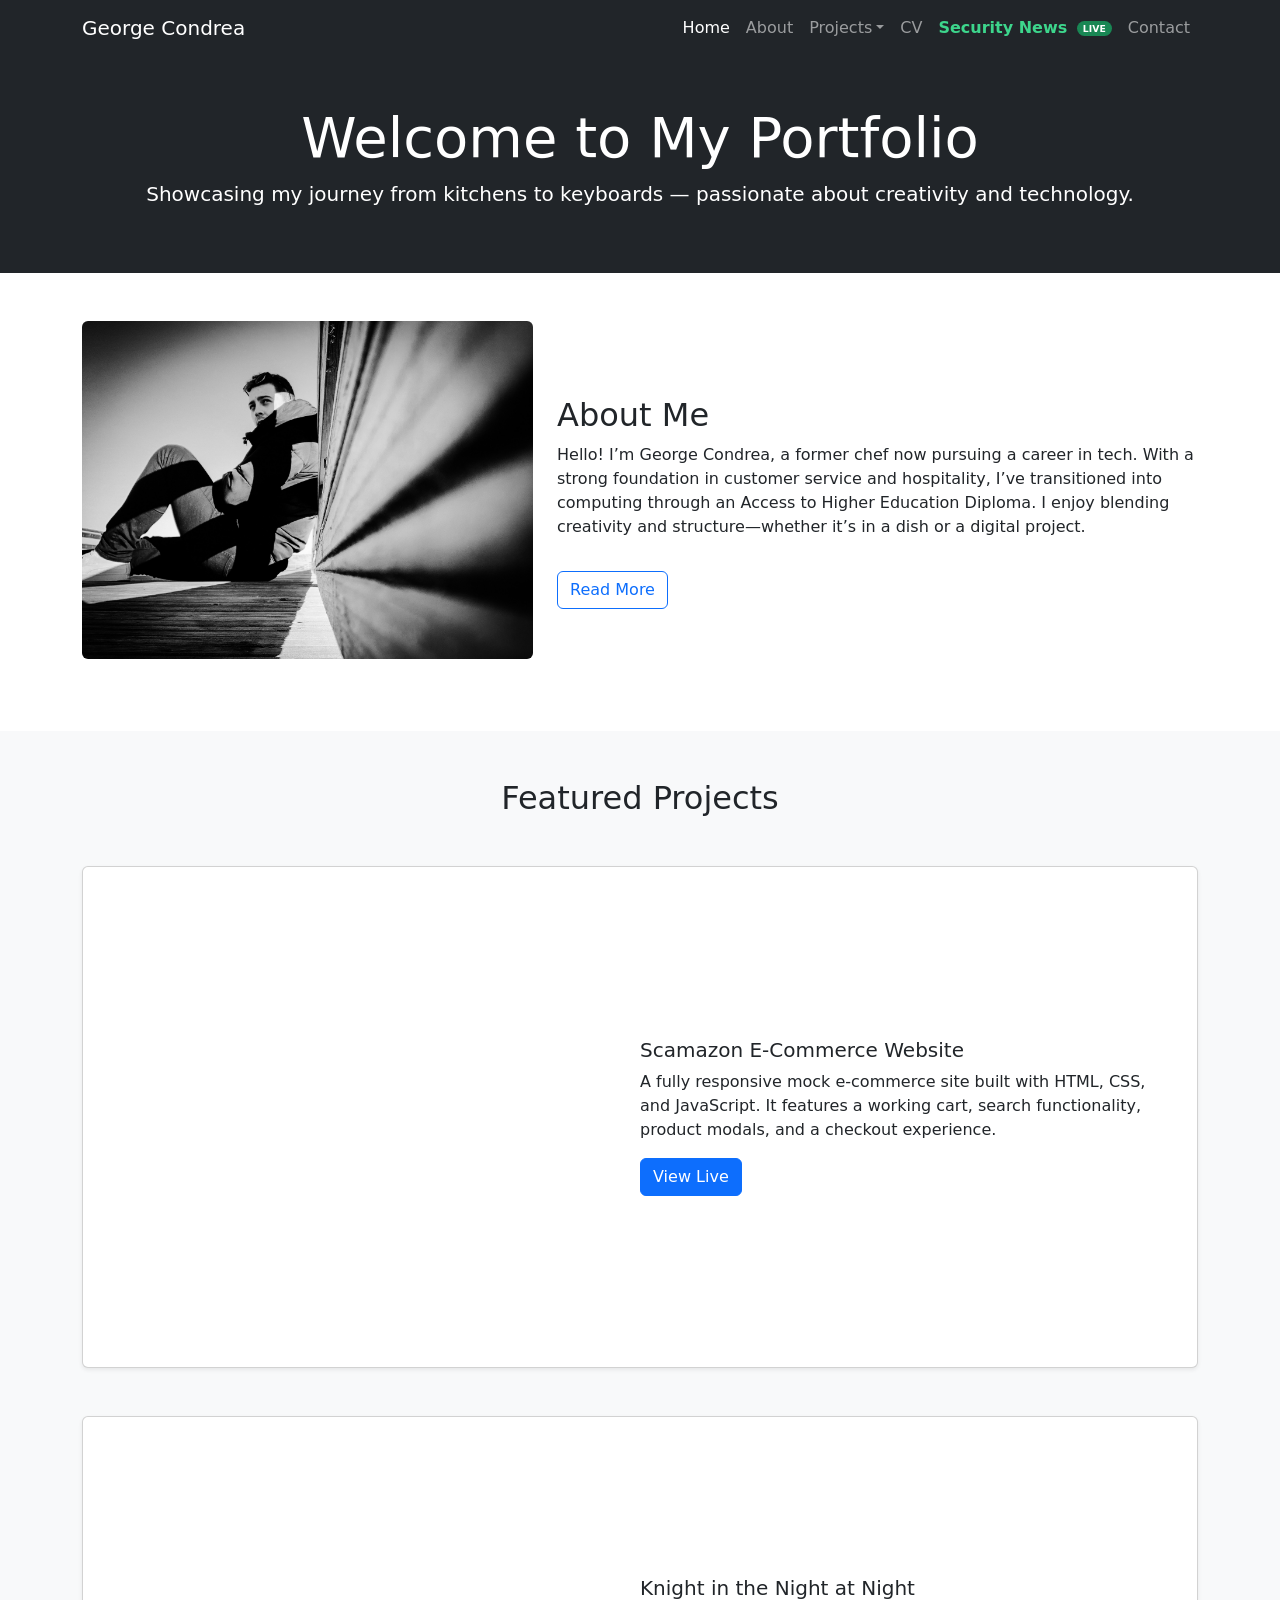
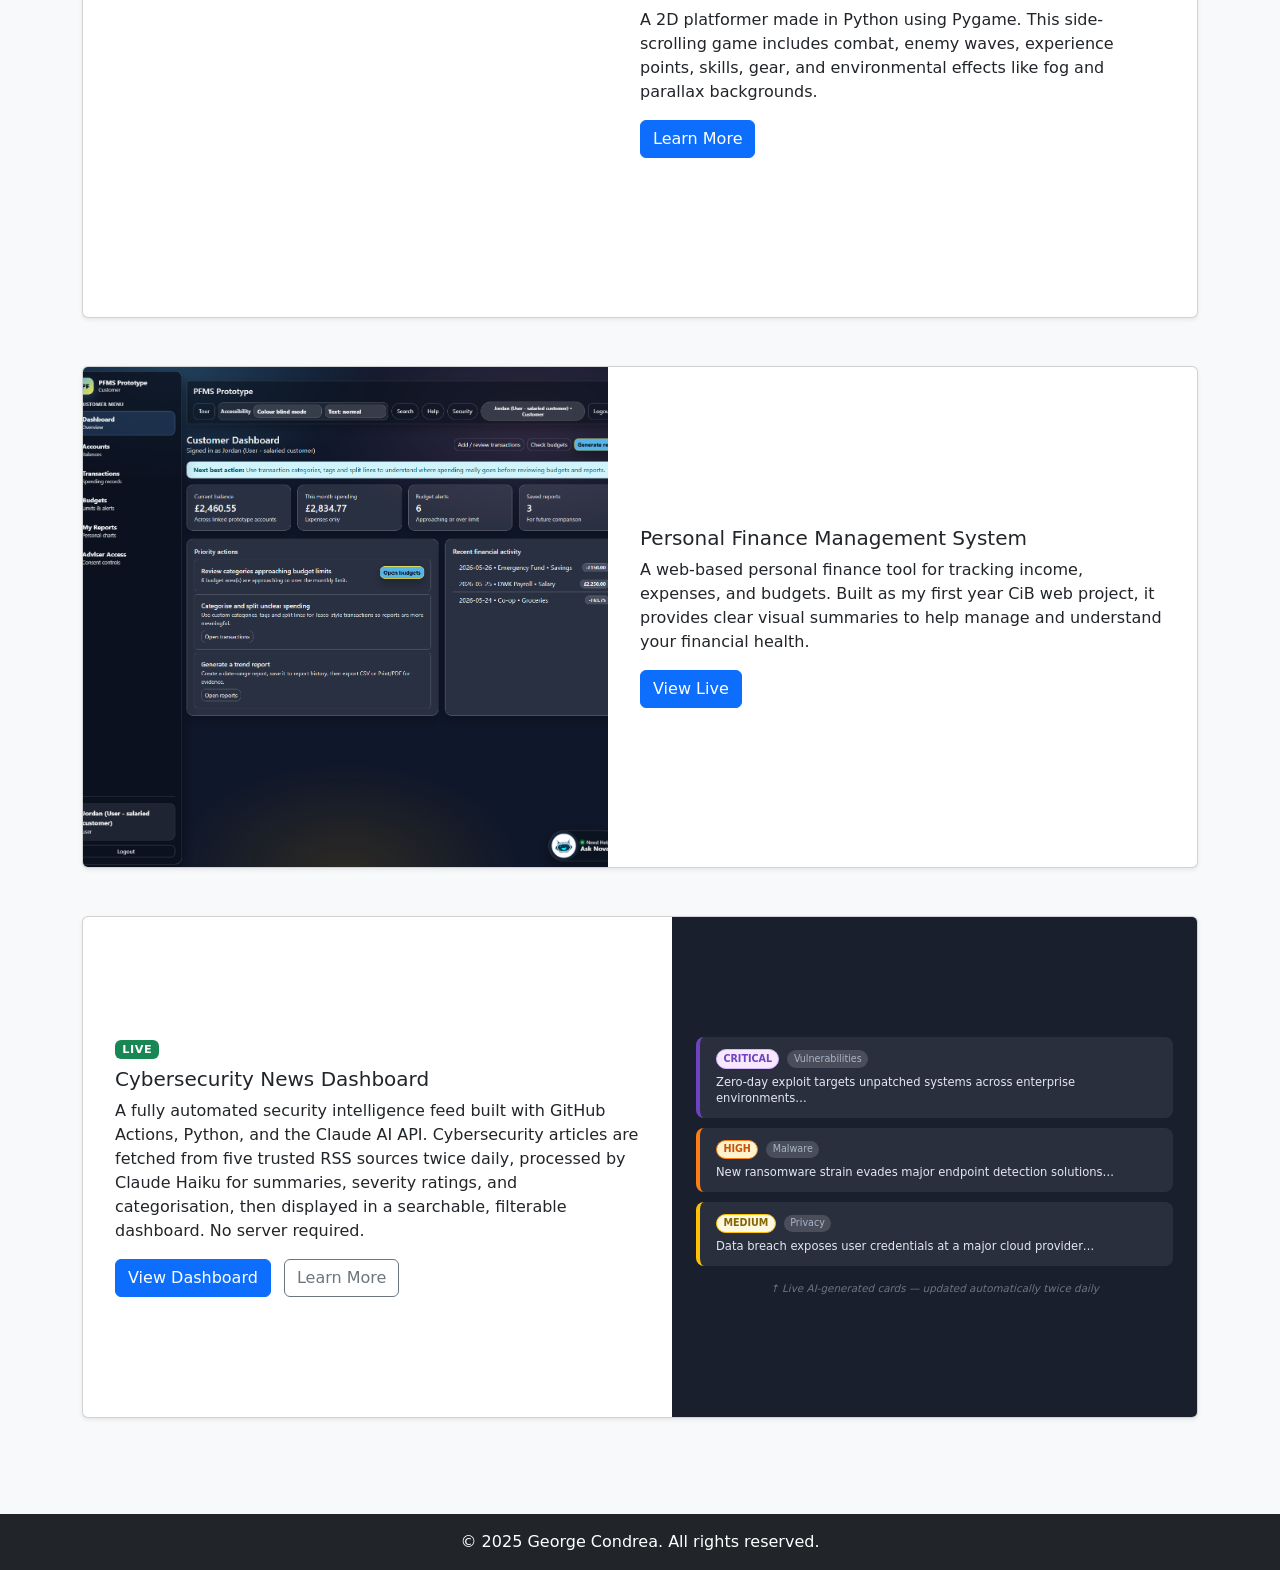
==== index.html @ 2b5658ad "Add Claude credit, remove em dashes, add article thumbnail images - about.html: credit Claude Code a" ====
<!DOCTYPE html>
<html lang="en">
<head>
  <meta charset="UTF-8" />
  <meta name="viewport" content="width=device-width, initial-scale=1.0" />
  <link rel="icon" href="favicon.svg" type="image/svg+xml">
  <title>George Condrea | Cybersecurity &amp; Web Development Portfolio</title>
  <meta name="description" content="Portfolio of George Condrea, a Cybersecurity with Digital Forensics student at Bournemouth University. Explore projects, CV, and contact details.">
  <link href="https://cdn.jsdelivr.net/npm/bootstrap@5.3.0/dist/css/bootstrap.min.css" rel="stylesheet" />
</head>
<body>

<!-- Navbar -->
<nav class="navbar navbar-expand-lg navbar-dark bg-dark">
  <div class="container">
    <a class="navbar-brand" href="index.html">George Condrea</a>
    <button class="navbar-toggler" type="button" data-bs-toggle="collapse" data-bs-target="#navbarNav">
      <span class="navbar-toggler-icon"></span>
    </button>
    <div class="collapse navbar-collapse" id="navbarNav">
      <ul class="navbar-nav ms-auto">
        <li class="nav-item"><a class="nav-link active" href="index.html">Home</a></li>
        <li class="nav-item"><a class="nav-link" href="about.html">About</a></li>
        <li class="nav-item dropdown">
          <a class="nav-link dropdown-toggle" href="#" role="button" data-bs-toggle="dropdown">Projects</a>
          <ul class="dropdown-menu">
            <li><a class="dropdown-item" href="projects.html">All Projects</a></li>
          </ul>
        </li>
        <li class="nav-item"><a class="nav-link" href="curriculum-vitae.html">CV</a></li>
        <li class="nav-item"><a class="nav-link fw-semibold" href="cybersecurity-news.html" style="color:#3dd68c!important;">Security News <span class="badge rounded-pill ms-1" style="background:#198754;font-size:0.58rem;vertical-align:middle;">LIVE</span></a></li>
        <li class="nav-item"><a class="nav-link" href="contact.html">Contact</a></li>
      </ul>
    </div>
  </div>
</nav>

<!-- Hero Section -->
<header class="bg-dark text-white py-5 text-center">
  <div class="container">
    <h1 class="display-4">Welcome to My Portfolio</h1>
    <p class="lead">Showcasing my journey from kitchens to keyboards — passionate about creativity and technology.</p>
  </div>
</header>

<!-- About Me Section -->
<section class="py-5">
  <div class="container">
    <div class="row align-items-center">
      <div class="col-lg-5 mb-4">
        <img src="img/me.jpg" alt="George Condrea" class="img-fluid rounded">
      </div>
      <div class="col-lg-7">
        <h2>About Me</h2>
        <p>Hello! I’m George Condrea, a former chef now pursuing a career in tech. With a strong foundation in customer service and hospitality, I’ve transitioned into computing through an Access to Higher Education Diploma. I enjoy blending creativity and structure—whether it’s in a dish or a digital project.</p>
        <a href="about.html" class="btn btn-outline-primary mt-3">Read More</a>
      </div>
    </div>
  </div>
</section>

<!-- Featured Projects Section -->
<section class="py-5 bg-light">
  <div class="container">
    <h2 class="text-center mb-5">Featured Projects</h2>

    <!-- Scamazon Website -->
        <div class="card mb-5 shadow-sm overflow-hidden">
        <div class="d-flex flex-column flex-md-row" style="height: 500px; margin: 0;">
            <!-- Video Column -->
            <div class="w-100 w-md-50" style="flex: 1; margin: 0; padding: 0;">
            <video autoplay loop muted playsinline style="width: 100%; height: 100%; object-fit: cover; display: block;">
                <source src="img/scamazon/scamazon-video.mp4" type="video/mp4">
                Your browser does not support the video tag.
            </video>
            </div>

            <!-- Text Column -->
            <div class="d-flex align-items-center justify-content-center w-100 w-md-50" style="flex: 1; padding: 2rem;">
            <div>
                <h5 class="card-title">Scamazon E-Commerce Website</h5>
                <p class="card-text">A fully responsive mock e-commerce site built with HTML, CSS, and JavaScript. It features a working cart, search functionality, product modals, and a checkout experience.</p>
                <a href="https://prototype2kxx.github.io/scamazon-website/" class="btn btn-primary" target="_blank">View Live</a>
            </div>
            </div>
        </div>
        </div>





    <!-- Knight Game -->
<div class="card mb-5 shadow-sm overflow-hidden">
  <div class="d-flex flex-column flex-md-row" style="height: 500px; margin: 0;">
    
    <!-- Video Column -->
    <div class="w-100 w-md-50" style="flex: 1; margin: 0; padding: 0;">
      <video autoplay loop muted playsinline style="width: 100%; height: 100%; object-fit: contain; display: block;">
        <source src="img/platformer/gameplay.mp4" type="video/mp4">
        Your browser does not support the video tag.
      </video>
    </div>

    <!-- Text Column -->
    <div class="d-flex align-items-center justify-content-center w-100 w-md-50" style="flex: 1; padding: 2rem;">
      <div>
        <h5 class="card-title">Knight in the Night at Night</h5>
        <p class="card-text">A 2D platformer made in Python using Pygame. This side-scrolling game includes combat, enemy waves, experience points, skills, gear, and environmental effects like fog and parallax backgrounds.</p>
        <a href="platformer.html" class="btn btn-primary" target="_blank">Learn More</a>
      </div>
    </div>

  </div>
</div>


    <!-- Personal Finance Management System -->
    <div class="card mb-5 shadow-sm overflow-hidden">
      <div class="d-flex flex-column flex-md-row" style="height: 500px; margin: 0;">

        <!-- Image Column -->
        <div class="w-100 w-md-50" style="flex: 1; margin: 0; padding: 0;">
          <img src="img/pfms/preview-1.png" alt="PFMS Preview" style="width: 100%; height: 100%; object-fit: cover; display: block;">
        </div>

        <!-- Text Column -->
        <div class="d-flex align-items-center justify-content-center w-100 w-md-50" style="flex: 1; padding: 2rem;">
          <div>
            <h5 class="card-title">Personal Finance Management System</h5>
            <p class="card-text">A web-based personal finance tool for tracking income, expenses, and budgets. Built as my first year CiB web project, it provides clear visual summaries to help manage and understand your financial health.</p>
            <a href="/pfms/index.html" class="btn btn-primary" target="_blank">View Live</a>
          </div>
        </div>

      </div>
    </div>

    <!-- Cybersecurity News Dashboard -->
    <div class="card mb-5 shadow-sm overflow-hidden">
      <div class="d-flex flex-column flex-md-row" style="height: 500px; margin: 0;">

        <!-- Text Column (left this time for variety) -->
        <div class="d-flex align-items-center justify-content-center w-100 w-md-50" style="flex: 1; padding: 2rem;">
          <div>
            <span class="badge mb-2" style="background:#198754;font-size:0.7rem;letter-spacing:.05em;">LIVE</span>
            <h5 class="card-title">Cybersecurity News Dashboard</h5>
            <p class="card-text">A fully automated security intelligence feed built with GitHub Actions, Python, and the Claude AI API. Cybersecurity articles are fetched from five trusted RSS sources twice daily, processed by Claude Haiku for summaries, severity ratings, and categorisation, then displayed in a searchable, filterable dashboard. No server required.</p>
            <a href="cybersecurity-news.html" class="btn btn-primary me-2">View Dashboard</a>
            <a href="cybersecurity-news-project.html" class="btn btn-outline-secondary">Learn More</a>
          </div>
        </div>

        <!-- Screenshot Column -->
        <div class="w-100 w-md-50" style="flex: 1; margin: 0; padding: 0; background:#1a1f2e;">
          <div style="width:100%;height:100%;display:flex;flex-direction:column;align-items:center;justify-content:center;gap:0.6rem;padding:1.5rem;">
            <!-- Mini dashboard mockup -->
            <div style="width:100%;background:rgba(255,255,255,0.07);border-radius:8px;padding:0.75rem 1rem;border-left:4px solid #6f42c1;">
              <div style="display:flex;gap:0.5rem;align-items:center;margin-bottom:0.3rem;">
                <span style="background:#f5e8ff;color:#6f42c1;font-size:0.6rem;font-weight:700;padding:0.1rem 0.4rem;border-radius:10px;border:1px solid #d8b4fe;">CRITICAL</span>
                <span style="background:rgba(255,255,255,0.15);color:#a8b5c8;font-size:0.6rem;padding:0.1rem 0.4rem;border-radius:10px;">Vulnerabilities</span>
              </div>
              <p style="color:#e2e8f0;font-size:0.72rem;margin:0;line-height:1.4;">Zero-day exploit targets unpatched systems across enterprise environments…</p>
            </div>
            <div style="width:100%;background:rgba(255,255,255,0.07);border-radius:8px;padding:0.75rem 1rem;border-left:4px solid #fd7e14;">
              <div style="display:flex;gap:0.5rem;align-items:center;margin-bottom:0.3rem;">
                <span style="background:#fff3cd;color:#c9530a;font-size:0.6rem;font-weight:700;padding:0.1rem 0.4rem;border-radius:10px;border:1px solid #fd7e14;">HIGH</span>
                <span style="background:rgba(255,255,255,0.15);color:#a8b5c8;font-size:0.6rem;padding:0.1rem 0.4rem;border-radius:10px;">Malware</span>
              </div>
              <p style="color:#e2e8f0;font-size:0.72rem;margin:0;line-height:1.4;">New ransomware strain evades major endpoint detection solutions…</p>
            </div>
            <div style="width:100%;background:rgba(255,255,255,0.07);border-radius:8px;padding:0.75rem 1rem;border-left:4px solid #ffc107;">
              <div style="display:flex;gap:0.5rem;align-items:center;margin-bottom:0.3rem;">
                <span style="background:#fff8e1;color:#856404;font-size:0.6rem;font-weight:700;padding:0.1rem 0.4rem;border-radius:10px;border:1px solid #ffc107;">MEDIUM</span>
                <span style="background:rgba(255,255,255,0.15);color:#a8b5c8;font-size:0.6rem;padding:0.1rem 0.4rem;border-radius:10px;">Privacy</span>
              </div>
              <p style="color:#e2e8f0;font-size:0.72rem;margin:0;line-height:1.4;">Data breach exposes user credentials at a major cloud provider…</p>
            </div>
            <p style="color:#6c757d;font-size:0.65rem;margin:0.3rem 0 0;font-style:italic;">↑ Live AI-generated cards — updated automatically twice daily</p>
          </div>
        </div>

      </div>
    </div>

  </div>
</section>

<!-- Footer -->
<footer class="bg-dark text-white text-center py-3">
  <div class="container">
    &copy; 2025 George Condrea. All rights reserved.
  </div>
</footer>

<script src="https://cdn.jsdelivr.net/npm/bootstrap@5.3.0/dist/js/bootstrap.bundle.min.js"></script>
</body>
</html>
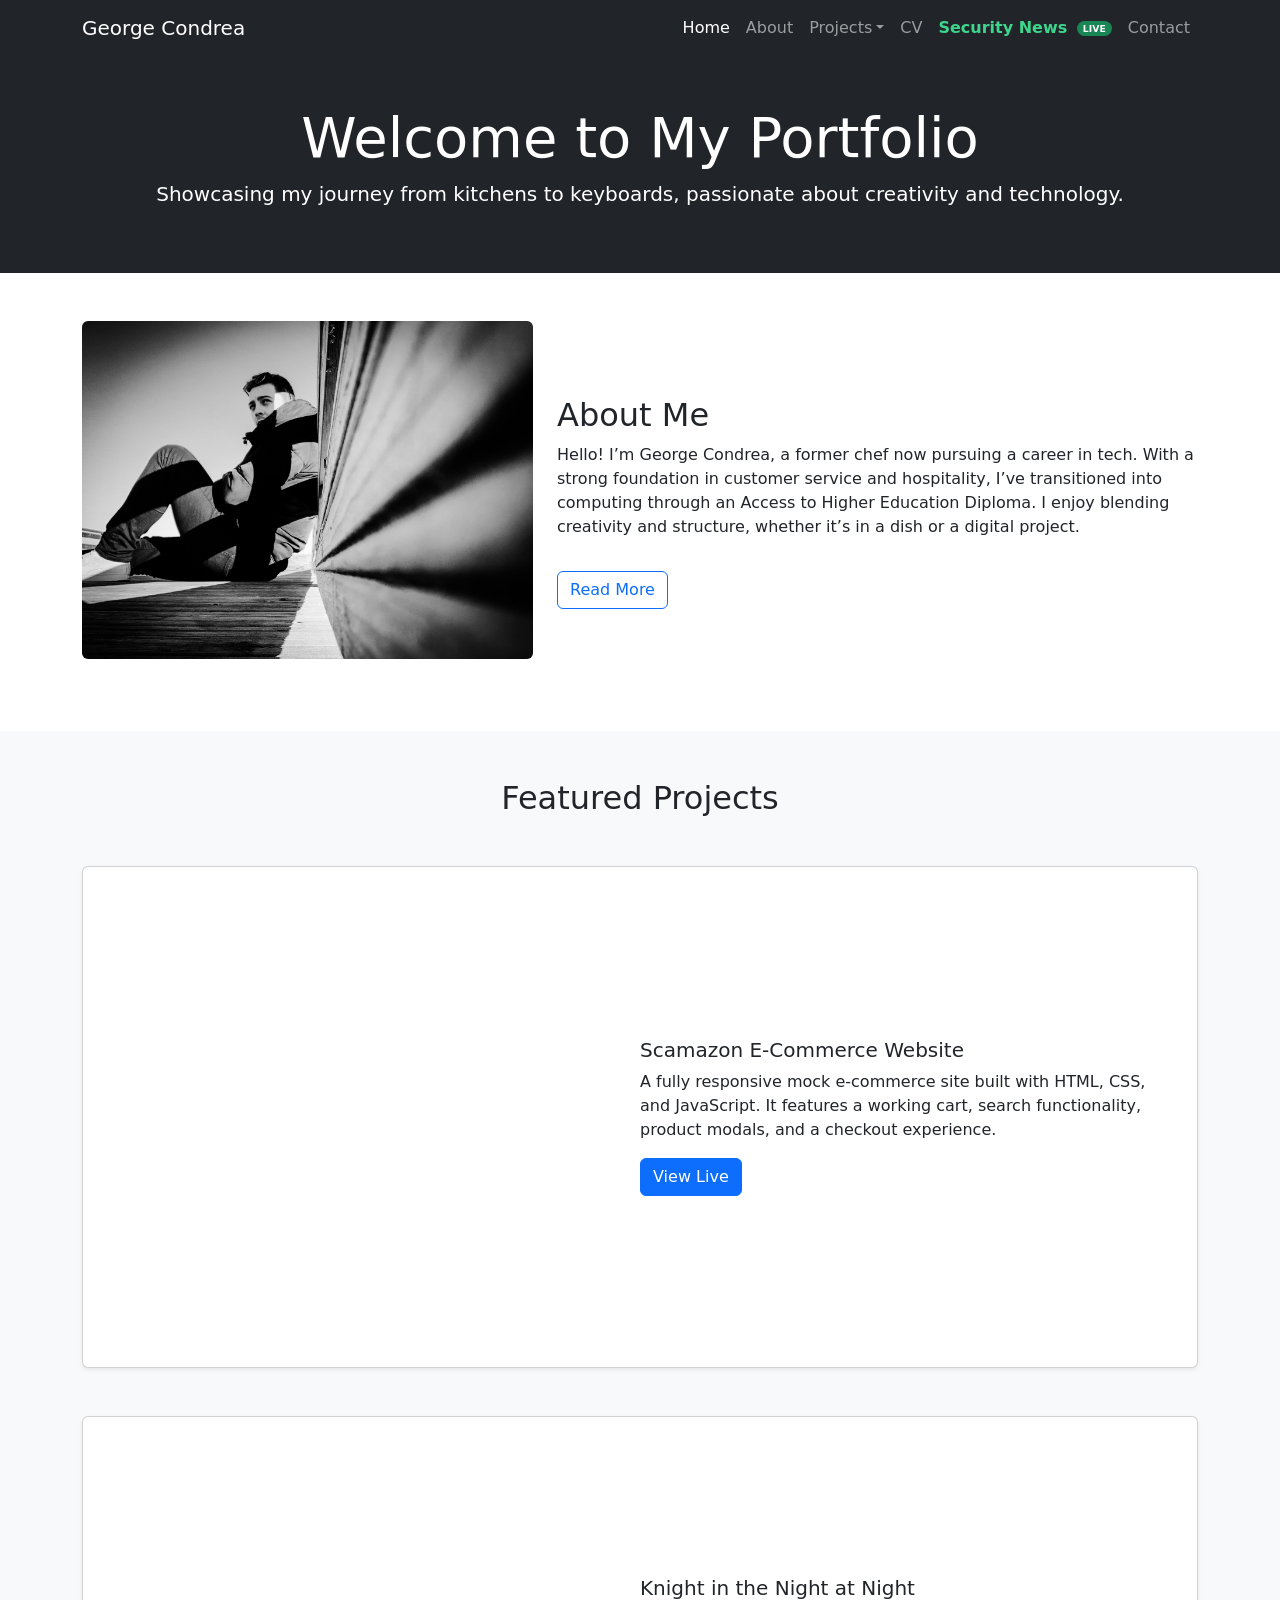
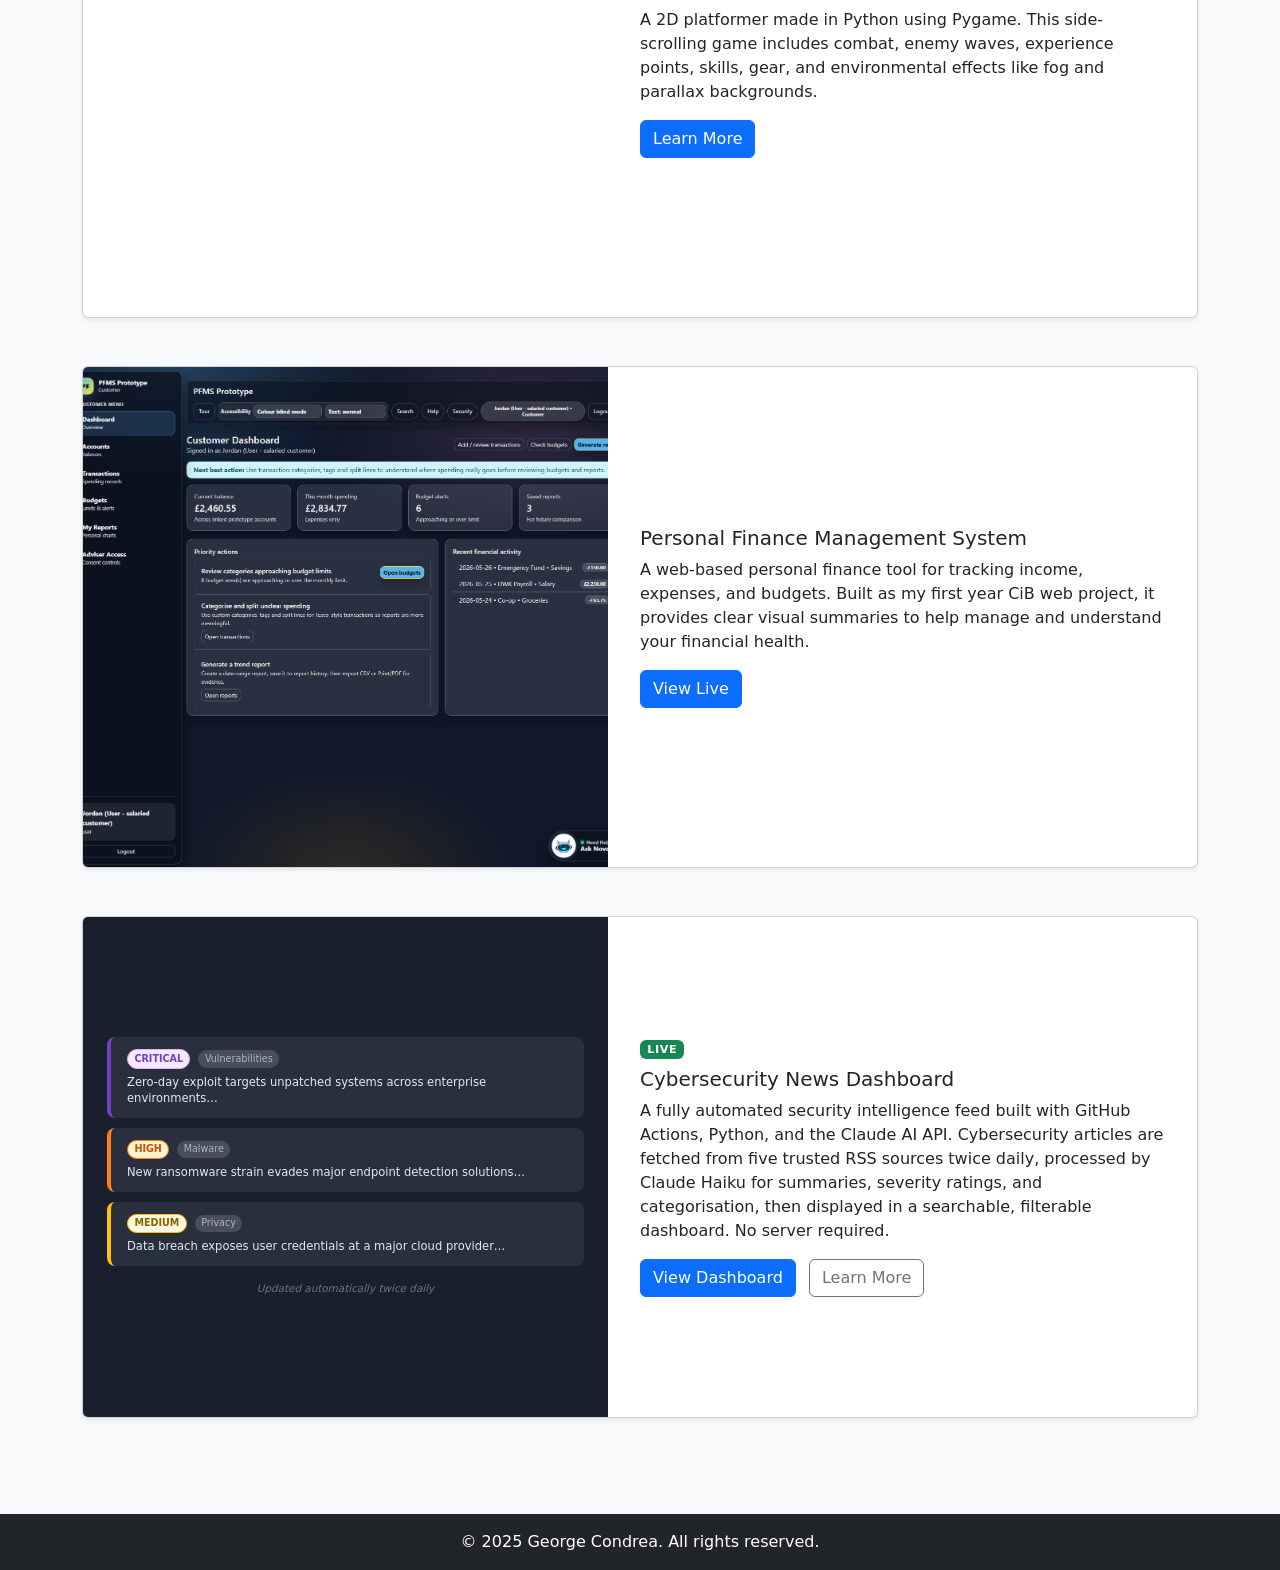
==== commit 5c549147: "fix: update news schedule to 07:00 BST, swap news card layout, remove About dashboard section, remov" ====
--- a/index.html
+++ b/index.html
@@ -39,7 +39,7 @@
 <header class="bg-dark text-white py-5 text-center">
   <div class="container">
     <h1 class="display-4">Welcome to My Portfolio</h1>
-    <p class="lead">Showcasing my journey from kitchens to keyboards — passionate about creativity and technology.</p>
+    <p class="lead">Showcasing my journey from kitchens to keyboards, passionate about creativity and technology.</p>
   </div>
 </header>
 
@@ -52,7 +52,7 @@
       </div>
       <div class="col-lg-7">
         <h2>About Me</h2>
-        <p>Hello! I’m George Condrea, a former chef now pursuing a career in tech. With a strong foundation in customer service and hospitality, I’ve transitioned into computing through an Access to Higher Education Diploma. I enjoy blending creativity and structure—whether it’s in a dish or a digital project.</p>
+        <p>Hello! I’m George Condrea, a former chef now pursuing a career in tech. With a strong foundation in customer service and hospitality, I’ve transitioned into computing through an Access to Higher Education Diploma. I enjoy blending creativity and structure, whether it’s in a dish or a digital project.</p>
         <a href="about.html" class="btn btn-outline-primary mt-3">Read More</a>
       </div>
     </div>
@@ -140,17 +140,6 @@
     <div class="card mb-5 shadow-sm overflow-hidden">
       <div class="d-flex flex-column flex-md-row" style="height: 500px; margin: 0;">
 
-        <!-- Text Column (left this time for variety) -->
-        <div class="d-flex align-items-center justify-content-center w-100 w-md-50" style="flex: 1; padding: 2rem;">
-          <div>
-            <span class="badge mb-2" style="background:#198754;font-size:0.7rem;letter-spacing:.05em;">LIVE</span>
-            <h5 class="card-title">Cybersecurity News Dashboard</h5>
-            <p class="card-text">A fully automated security intelligence feed built with GitHub Actions, Python, and the Claude AI API. Cybersecurity articles are fetched from five trusted RSS sources twice daily, processed by Claude Haiku for summaries, severity ratings, and categorisation, then displayed in a searchable, filterable dashboard. No server required.</p>
-            <a href="cybersecurity-news.html" class="btn btn-primary me-2">View Dashboard</a>
-            <a href="cybersecurity-news-project.html" class="btn btn-outline-secondary">Learn More</a>
-          </div>
-        </div>
-
         <!-- Screenshot Column -->
         <div class="w-100 w-md-50" style="flex: 1; margin: 0; padding: 0; background:#1a1f2e;">
           <div style="width:100%;height:100%;display:flex;flex-direction:column;align-items:center;justify-content:center;gap:0.6rem;padding:1.5rem;">
@@ -176,7 +165,18 @@
               </div>
               <p style="color:#e2e8f0;font-size:0.72rem;margin:0;line-height:1.4;">Data breach exposes user credentials at a major cloud provider…</p>
             </div>
-            <p style="color:#6c757d;font-size:0.65rem;margin:0.3rem 0 0;font-style:italic;">↑ Live AI-generated cards — updated automatically twice daily</p>
+            <p style="color:#6c757d;font-size:0.65rem;margin:0.3rem 0 0;font-style:italic;">Updated automatically twice daily</p>
+          </div>
+        </div>
+
+        <!-- Text Column -->
+        <div class="d-flex align-items-center justify-content-center w-100 w-md-50" style="flex: 1; padding: 2rem;">
+          <div>
+            <span class="badge mb-2" style="background:#198754;font-size:0.7rem;letter-spacing:.05em;">LIVE</span>
+            <h5 class="card-title">Cybersecurity News Dashboard</h5>
+            <p class="card-text">A fully automated security intelligence feed built with GitHub Actions, Python, and the Claude AI API. Cybersecurity articles are fetched from five trusted RSS sources twice daily, processed by Claude Haiku for summaries, severity ratings, and categorisation, then displayed in a searchable, filterable dashboard. No server required.</p>
+            <a href="cybersecurity-news.html" class="btn btn-primary me-2">View Dashboard</a>
+            <a href="cybersecurity-news-project.html" class="btn btn-outline-secondary">Learn More</a>
           </div>
         </div>
 
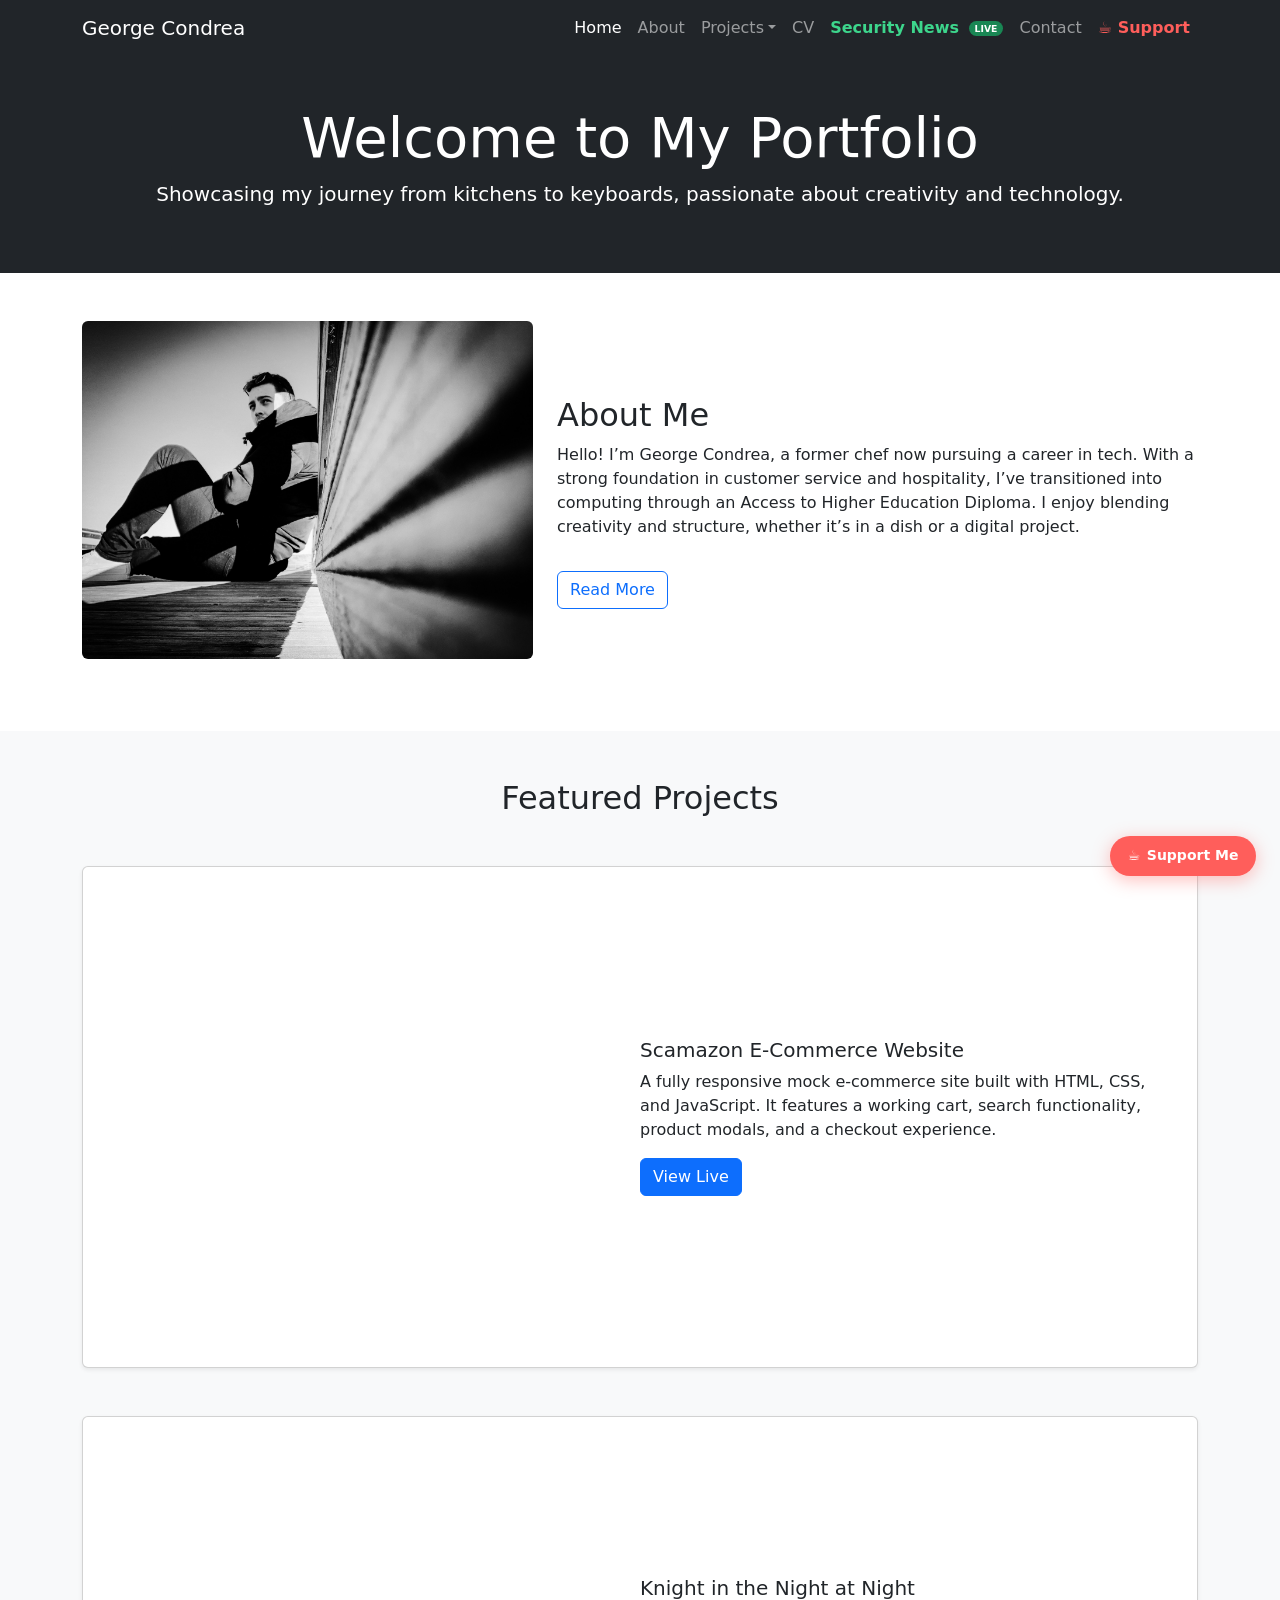
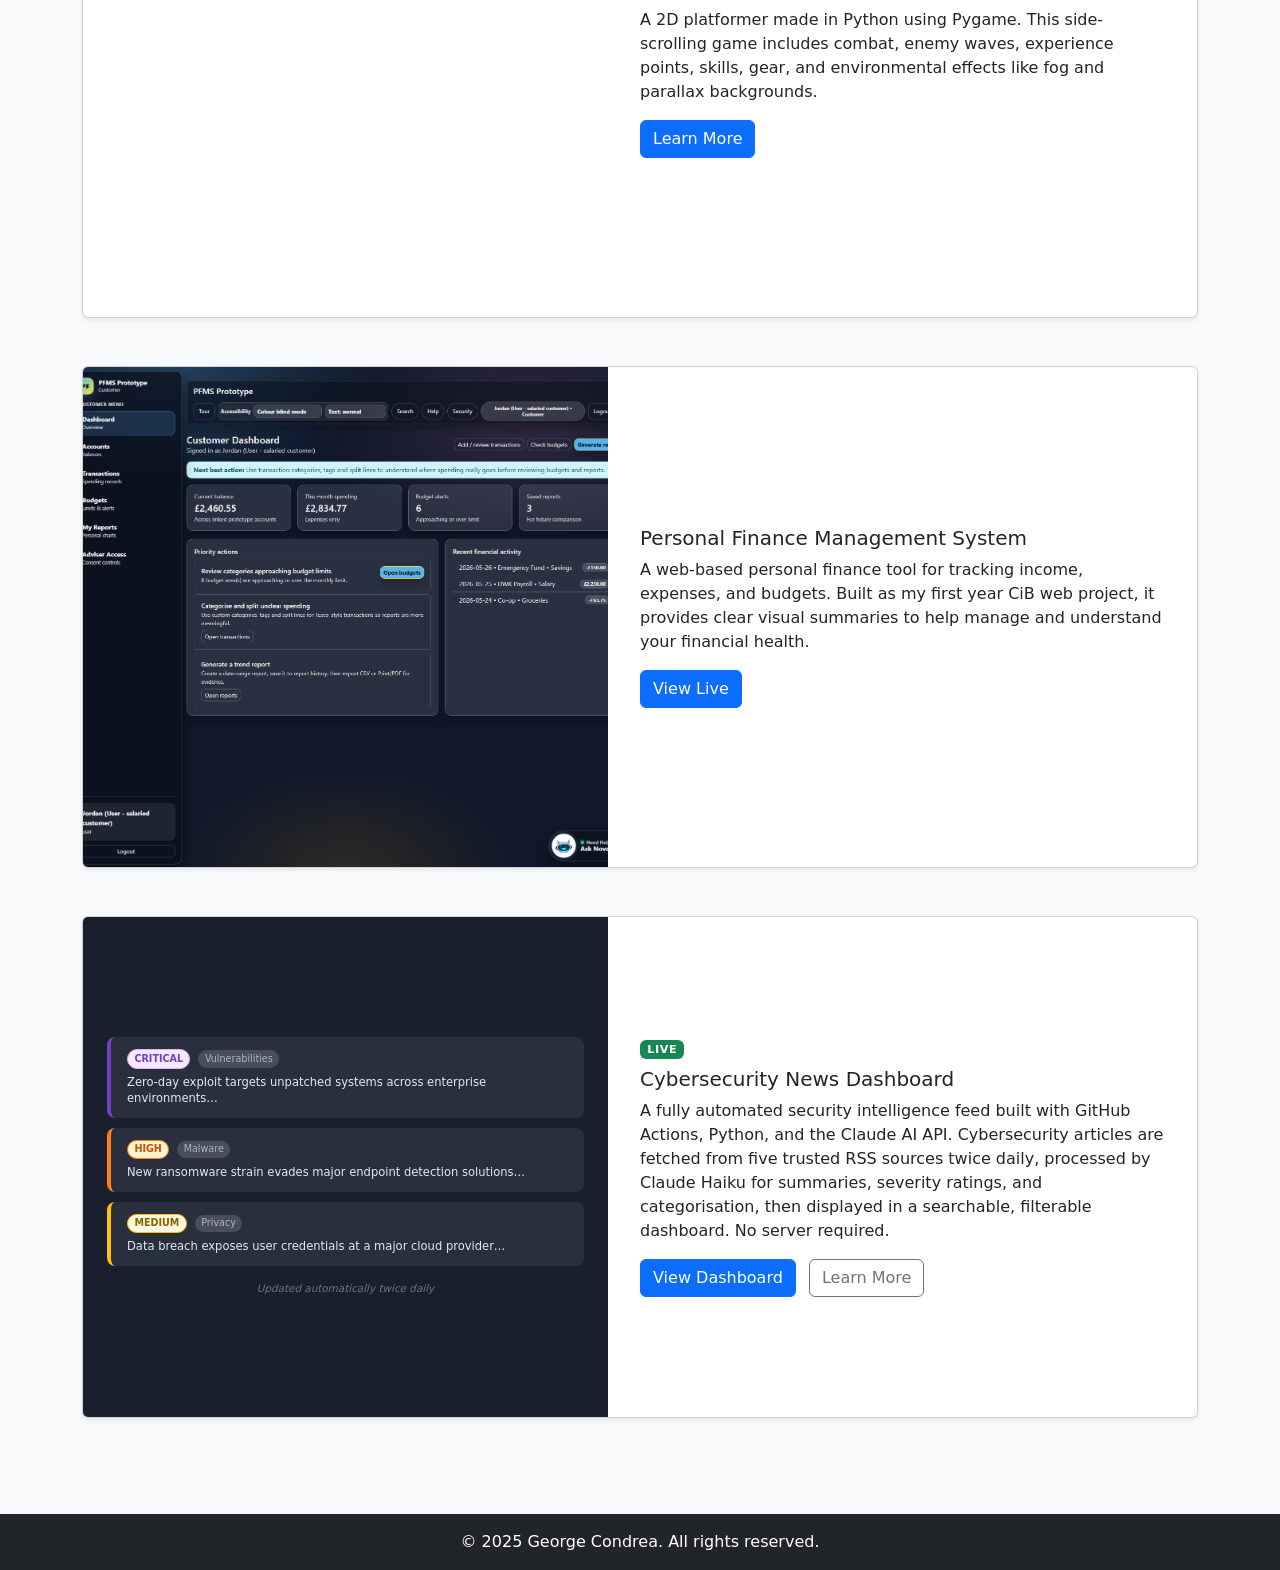
==== commit 1e3e072a: "feat: add Ko-fi donations support across all pages Create donate.html with full donations page expla" ====
--- a/index.html
+++ b/index.html
@@ -30,6 +30,7 @@
         <li class="nav-item"><a class="nav-link" href="curriculum-vitae.html">CV</a></li>
         <li class="nav-item"><a class="nav-link fw-semibold" href="cybersecurity-news.html" style="color:#3dd68c!important;">Security News <span class="badge rounded-pill ms-1" style="background:#198754;font-size:0.58rem;vertical-align:middle;">LIVE</span></a></li>
         <li class="nav-item"><a class="nav-link" href="contact.html">Contact</a></li>
+        <li class="nav-item"><a class="nav-link fw-semibold" href="donate.html" style="color:#FF5E5B!important;">☕ Support</a></li>
       </ul>
     </div>
   </div>
@@ -193,6 +194,17 @@
   </div>
 </footer>
 
+<!-- Ko-fi Floating Button -->
+<a href="https://ko-fi.com/georgecondrea" target="_blank" rel="noopener"
+   title="Support me on Ko-fi" aria-label="Support me on Ko-fi" class="kofi-fab">
+  ☕ <span class="kofi-fab-text">Support Me</span>
+</a>
+<style>
+.kofi-fab{position:fixed;bottom:1.5rem;right:1.5rem;z-index:9999;display:flex;align-items:center;gap:.4rem;background:#FF5E5B;color:#fff;padding:.6rem 1.1rem;border-radius:50px;text-decoration:none;font-weight:700;font-size:.875rem;box-shadow:0 4px 18px rgba(255,94,91,.4);transition:transform .2s,box-shadow .2s}
+.kofi-fab:hover{transform:translateY(-3px);box-shadow:0 8px 26px rgba(255,94,91,.55);color:#fff}
+@media(max-width:576px){.kofi-fab-text{display:none}.kofi-fab{padding:.75rem;font-size:1.1rem}}
+</style>
+
 <script src="https://cdn.jsdelivr.net/npm/bootstrap@5.3.0/dist/js/bootstrap.bundle.min.js"></script>
 </body>
 </html>
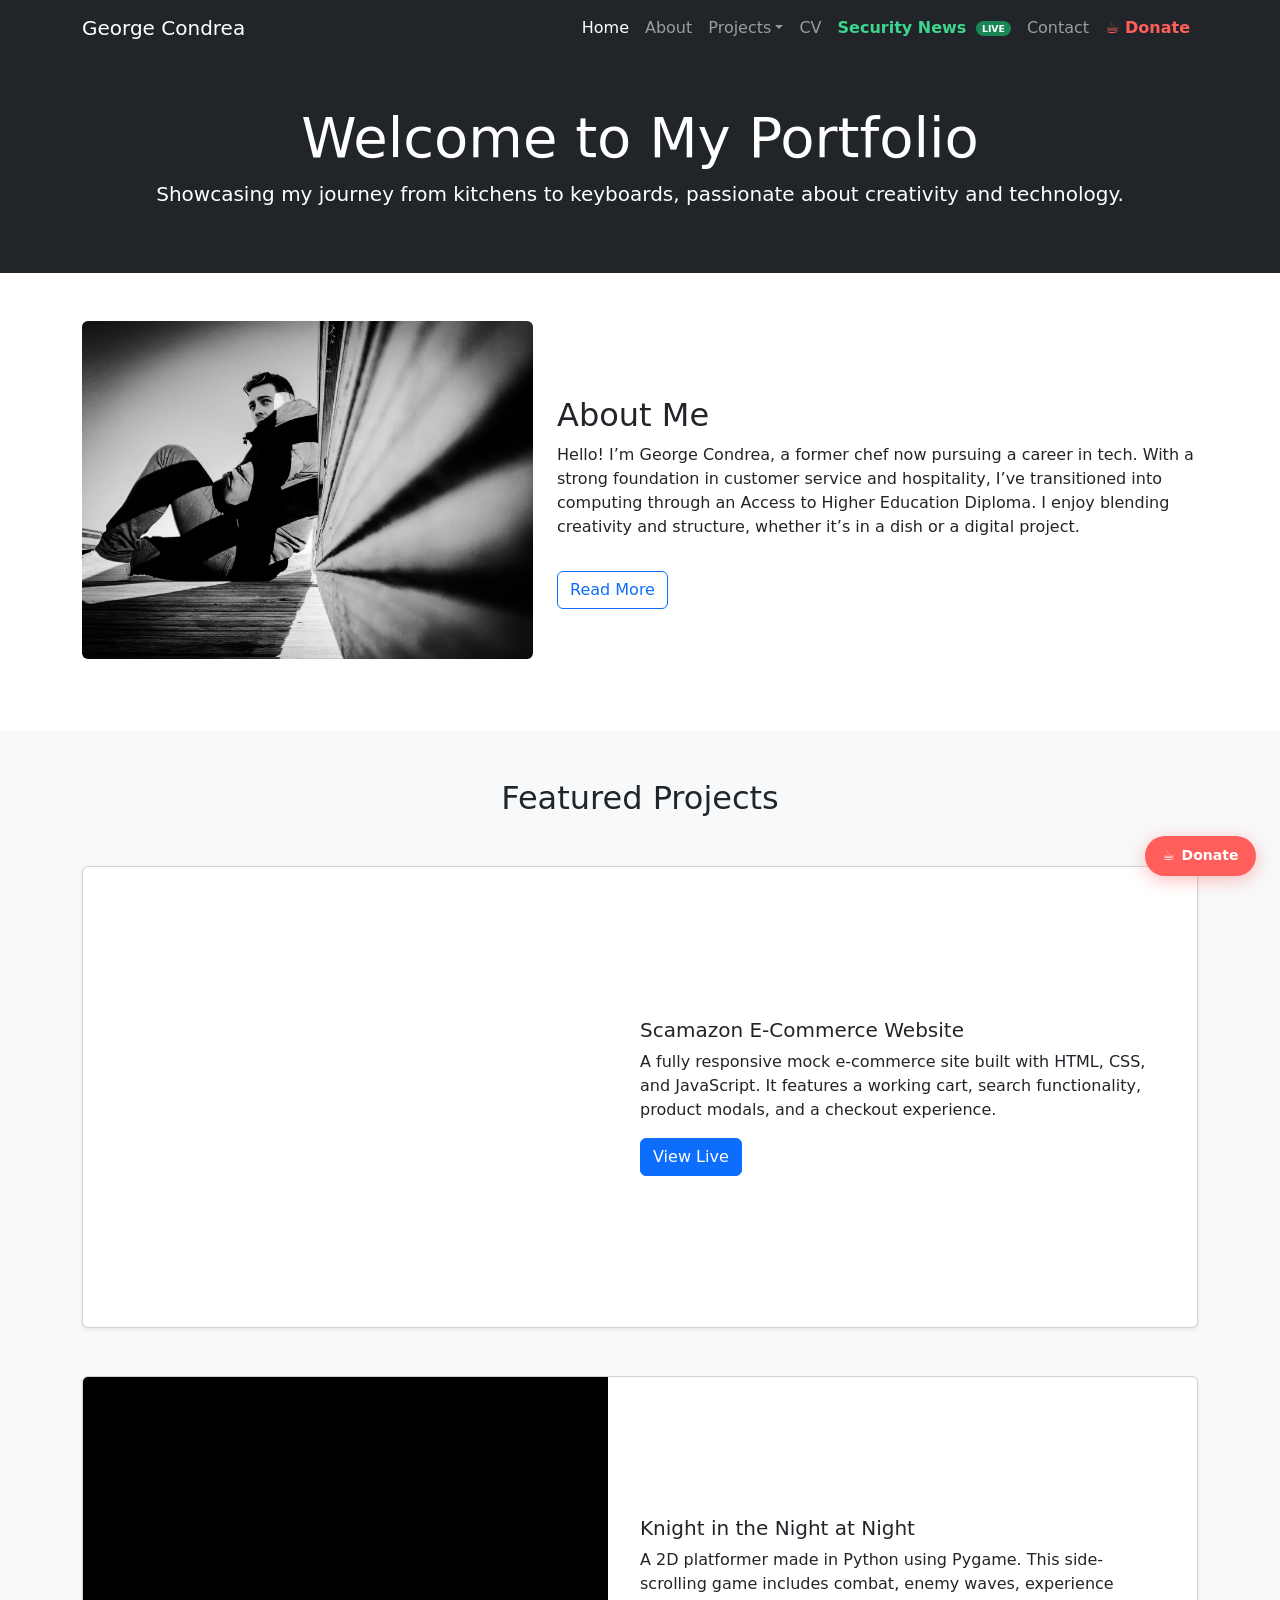
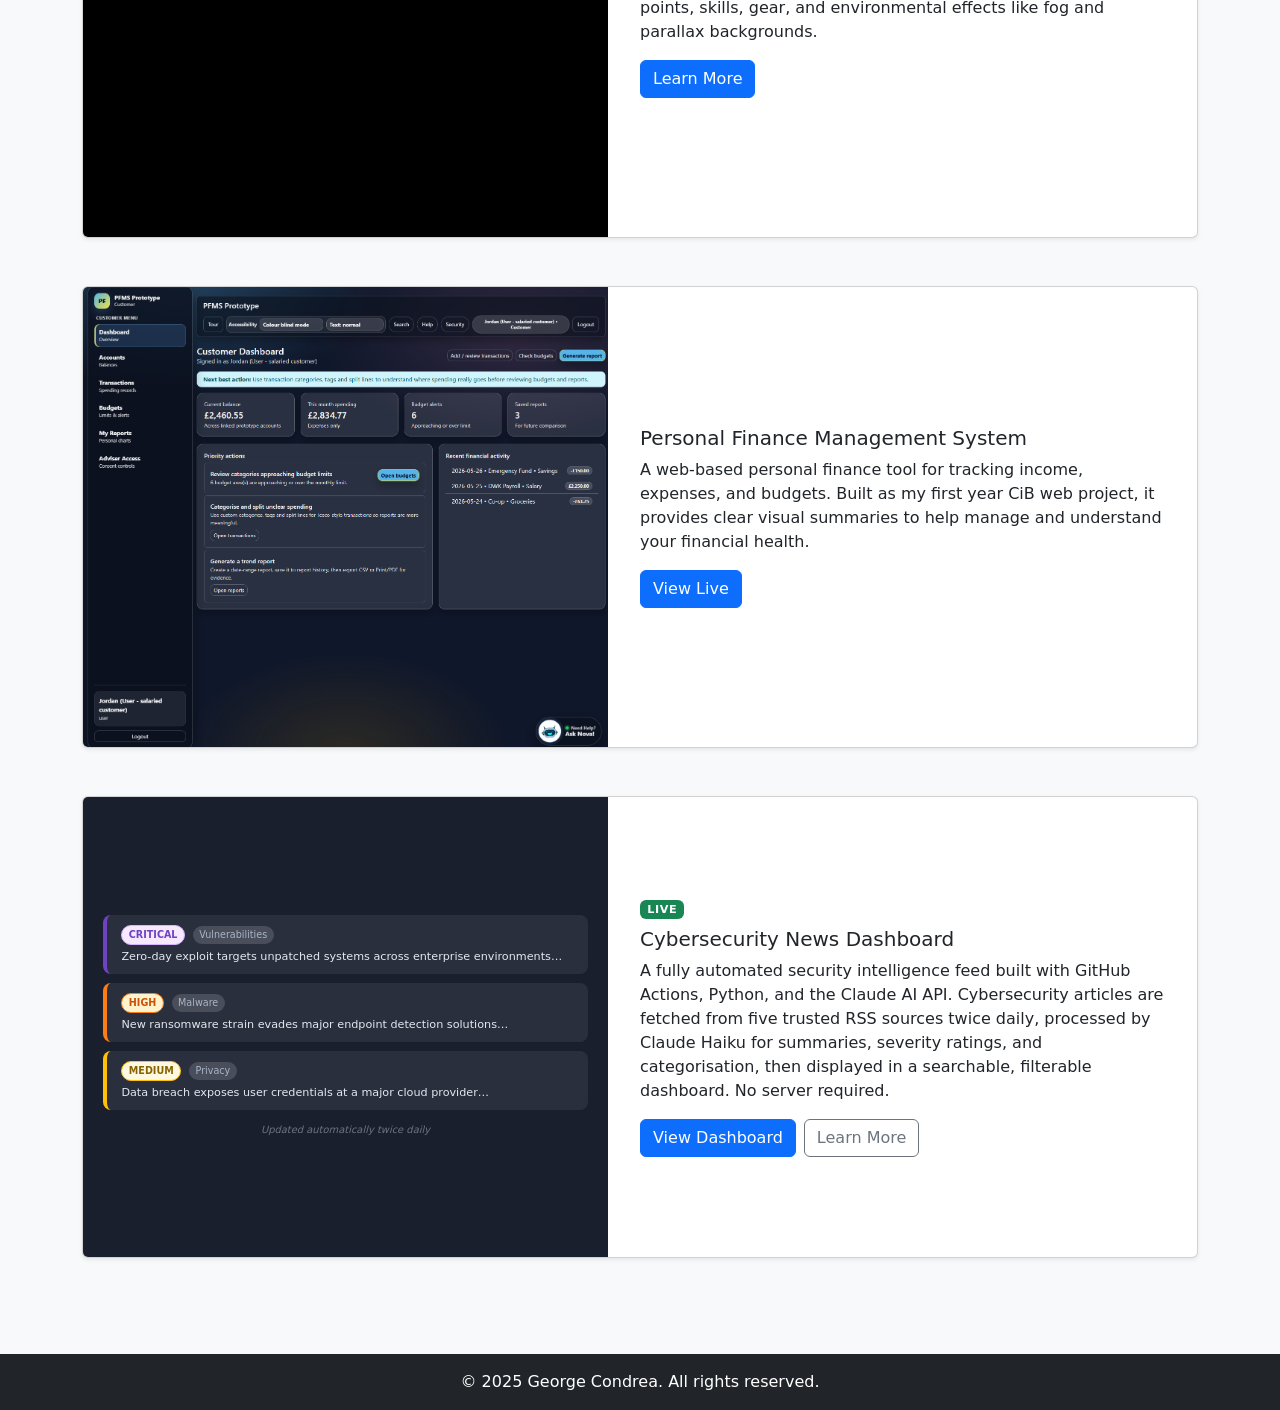
==== commit c26a55a9: "fix: rename Donate, remove all HTML comments (--), mobile responsiveness - Rename nav link and float" ====
--- a/index.html
+++ b/index.html
@@ -7,10 +7,44 @@
   <title>George Condrea | Cybersecurity &amp; Web Development Portfolio</title>
   <meta name="description" content="Portfolio of George Condrea, a Cybersecurity with Digital Forensics student at Bournemouth University. Explore projects, CV, and contact details.">
   <link href="https://cdn.jsdelivr.net/npm/bootstrap@5.3.0/dist/css/bootstrap.min.css" rel="stylesheet" />
+  <style>
+    /* ── Responsive project cards ─────────────────────────────── */
+    .proj-card-inner {
+      display: flex;
+      flex-direction: column;
+    }
+    @media (min-width: 768px) {
+      .proj-card-inner { flex-direction: row; height: 460px; }
+    }
+    /* Media panel (video / image / mockup) */
+    .proj-media {
+      overflow: hidden;
+      flex-shrink: 0;
+      height: 220px;
+      width: 100%;
+    }
+    @media (min-width: 768px) {
+      .proj-media { flex: 1; height: 100%; }
+    }
+    /* Text panel */
+    .proj-text {
+      flex: 1;
+      padding: 1.5rem;
+      display: flex;
+      align-items: center;
+      justify-content: center;
+    }
+    @media (min-width: 768px) {
+      .proj-text { padding: 2rem; }
+    }
+    /* About Me image cap on small screens */
+    @media (max-width: 991px) {
+      .about-img { max-height: 280px; object-fit: cover; width: 100%; }
+    }
+  </style>
 </head>
 <body>
 
-<!-- Navbar -->
 <nav class="navbar navbar-expand-lg navbar-dark bg-dark">
   <div class="container">
     <a class="navbar-brand" href="index.html">George Condrea</a>
@@ -30,13 +64,12 @@
         <li class="nav-item"><a class="nav-link" href="curriculum-vitae.html">CV</a></li>
         <li class="nav-item"><a class="nav-link fw-semibold" href="cybersecurity-news.html" style="color:#3dd68c!important;">Security News <span class="badge rounded-pill ms-1" style="background:#198754;font-size:0.58rem;vertical-align:middle;">LIVE</span></a></li>
         <li class="nav-item"><a class="nav-link" href="contact.html">Contact</a></li>
-        <li class="nav-item"><a class="nav-link fw-semibold" href="donate.html" style="color:#FF5E5B!important;">☕ Support</a></li>
+        <li class="nav-item"><a class="nav-link fw-semibold" href="donate.html" style="color:#FF5E5B!important;">☕ Donate</a></li>
       </ul>
     </div>
   </div>
 </nav>
 
-<!-- Hero Section -->
 <header class="bg-dark text-white py-5 text-center">
   <div class="container">
     <h1 class="display-4">Welcome to My Portfolio</h1>
@@ -44,7 +77,6 @@
   </div>
 </header>
 
-<!-- About Me Section -->
 <section class="py-5">
   <div class="container">
     <div class="row align-items-center">
@@ -60,144 +92,113 @@
   </div>
 </section>
 
-<!-- Featured Projects Section -->
 <section class="py-5 bg-light">
   <div class="container">
     <h2 class="text-center mb-5">Featured Projects</h2>
 
-    <!-- Scamazon Website -->
-        <div class="card mb-5 shadow-sm overflow-hidden">
-        <div class="d-flex flex-column flex-md-row" style="height: 500px; margin: 0;">
-            <!-- Video Column -->
-            <div class="w-100 w-md-50" style="flex: 1; margin: 0; padding: 0;">
-            <video autoplay loop muted playsinline style="width: 100%; height: 100%; object-fit: cover; display: block;">
-                <source src="img/scamazon/scamazon-video.mp4" type="video/mp4">
-                Your browser does not support the video tag.
-            </video>
-            </div>
-
-            <!-- Text Column -->
-            <div class="d-flex align-items-center justify-content-center w-100 w-md-50" style="flex: 1; padding: 2rem;">
-            <div>
-                <h5 class="card-title">Scamazon E-Commerce Website</h5>
-                <p class="card-text">A fully responsive mock e-commerce site built with HTML, CSS, and JavaScript. It features a working cart, search functionality, product modals, and a checkout experience.</p>
-                <a href="https://prototype2kxx.github.io/scamazon-website/" class="btn btn-primary" target="_blank">View Live</a>
-            </div>
-            </div>
-        </div>
-        </div>
-
-
-
-
-
-    <!-- Knight Game -->
-<div class="card mb-5 shadow-sm overflow-hidden">
-  <div class="d-flex flex-column flex-md-row" style="height: 500px; margin: 0;">
-    
-    <!-- Video Column -->
-    <div class="w-100 w-md-50" style="flex: 1; margin: 0; padding: 0;">
-      <video autoplay loop muted playsinline style="width: 100%; height: 100%; object-fit: contain; display: block;">
-        <source src="img/platformer/gameplay.mp4" type="video/mp4">
-        Your browser does not support the video tag.
-      </video>
-    </div>
-
-    <!-- Text Column -->
-    <div class="d-flex align-items-center justify-content-center w-100 w-md-50" style="flex: 1; padding: 2rem;">
-      <div>
-        <h5 class="card-title">Knight in the Night at Night</h5>
-        <p class="card-text">A 2D platformer made in Python using Pygame. This side-scrolling game includes combat, enemy waves, experience points, skills, gear, and environmental effects like fog and parallax backgrounds.</p>
-        <a href="platformer.html" class="btn btn-primary" target="_blank">Learn More</a>
-      </div>
-    </div>
-
-  </div>
-</div>
-
-
-    <!-- Personal Finance Management System -->
-    <div class="card mb-5 shadow-sm overflow-hidden">
-      <div class="d-flex flex-column flex-md-row" style="height: 500px; margin: 0;">
-
-        <!-- Image Column -->
-        <div class="w-100 w-md-50" style="flex: 1; margin: 0; padding: 0;">
-          <img src="img/pfms/preview-1.png" alt="PFMS Preview" style="width: 100%; height: 100%; object-fit: cover; display: block;">
-        </div>
-
-        <!-- Text Column -->
-        <div class="d-flex align-items-center justify-content-center w-100 w-md-50" style="flex: 1; padding: 2rem;">
+    <div class="card mb-5 shadow-sm overflow-hidden">
+      <div class="proj-card-inner">
+        <div class="proj-media">
+          <video autoplay loop muted playsinline style="width:100%;height:100%;object-fit:cover;display:block;">
+            <source src="img/scamazon/scamazon-video.mp4" type="video/mp4">
+          </video>
+        </div>
+        <div class="proj-text">
+          <div>
+            <h5 class="card-title">Scamazon E-Commerce Website</h5>
+            <p class="card-text">A fully responsive mock e-commerce site built with HTML, CSS, and JavaScript. It features a working cart, search functionality, product modals, and a checkout experience.</p>
+            <a href="https://prototype2kxx.github.io/scamazon-website/" class="btn btn-primary" target="_blank">View Live</a>
+          </div>
+        </div>
+      </div>
+    </div>
+
+    <div class="card mb-5 shadow-sm overflow-hidden">
+      <div class="proj-card-inner">
+        <div class="proj-media" style="background:#000;">
+          <video autoplay loop muted playsinline style="width:100%;height:100%;object-fit:contain;display:block;">
+            <source src="img/platformer/gameplay.mp4" type="video/mp4">
+          </video>
+        </div>
+        <div class="proj-text">
+          <div>
+            <h5 class="card-title">Knight in the Night at Night</h5>
+            <p class="card-text">A 2D platformer made in Python using Pygame. This side-scrolling game includes combat, enemy waves, experience points, skills, gear, and environmental effects like fog and parallax backgrounds.</p>
+            <a href="platformer.html" class="btn btn-primary">Learn More</a>
+          </div>
+        </div>
+      </div>
+    </div>
+
+    <div class="card mb-5 shadow-sm overflow-hidden">
+      <div class="proj-card-inner">
+        <div class="proj-media">
+          <img src="img/pfms/preview-1.png" alt="PFMS Preview" style="width:100%;height:100%;object-fit:cover;display:block;">
+        </div>
+        <div class="proj-text">
           <div>
             <h5 class="card-title">Personal Finance Management System</h5>
             <p class="card-text">A web-based personal finance tool for tracking income, expenses, and budgets. Built as my first year CiB web project, it provides clear visual summaries to help manage and understand your financial health.</p>
             <a href="/pfms/index.html" class="btn btn-primary" target="_blank">View Live</a>
           </div>
         </div>
-
-      </div>
-    </div>
-
-    <!-- Cybersecurity News Dashboard -->
-    <div class="card mb-5 shadow-sm overflow-hidden">
-      <div class="d-flex flex-column flex-md-row" style="height: 500px; margin: 0;">
-
-        <!-- Screenshot Column -->
-        <div class="w-100 w-md-50" style="flex: 1; margin: 0; padding: 0; background:#1a1f2e;">
-          <div style="width:100%;height:100%;display:flex;flex-direction:column;align-items:center;justify-content:center;gap:0.6rem;padding:1.5rem;">
-            <!-- Mini dashboard mockup -->
-            <div style="width:100%;background:rgba(255,255,255,0.07);border-radius:8px;padding:0.75rem 1rem;border-left:4px solid #6f42c1;">
-              <div style="display:flex;gap:0.5rem;align-items:center;margin-bottom:0.3rem;">
+      </div>
+    </div>
+
+    <div class="card mb-5 shadow-sm overflow-hidden">
+      <div class="proj-card-inner">
+        <div class="proj-media" style="background:#1a1f2e;">
+          <div style="width:100%;height:100%;display:flex;flex-direction:column;align-items:center;justify-content:center;gap:0.6rem;padding:1.25rem;overflow:hidden;">
+            <div style="width:100%;background:rgba(255,255,255,0.07);border-radius:8px;padding:0.6rem 0.9rem;border-left:4px solid #6f42c1;">
+              <div style="display:flex;gap:0.5rem;align-items:center;margin-bottom:0.25rem;">
                 <span style="background:#f5e8ff;color:#6f42c1;font-size:0.6rem;font-weight:700;padding:0.1rem 0.4rem;border-radius:10px;border:1px solid #d8b4fe;">CRITICAL</span>
                 <span style="background:rgba(255,255,255,0.15);color:#a8b5c8;font-size:0.6rem;padding:0.1rem 0.4rem;border-radius:10px;">Vulnerabilities</span>
               </div>
-              <p style="color:#e2e8f0;font-size:0.72rem;margin:0;line-height:1.4;">Zero-day exploit targets unpatched systems across enterprise environments…</p>
-            </div>
-            <div style="width:100%;background:rgba(255,255,255,0.07);border-radius:8px;padding:0.75rem 1rem;border-left:4px solid #fd7e14;">
-              <div style="display:flex;gap:0.5rem;align-items:center;margin-bottom:0.3rem;">
+              <p style="color:#e2e8f0;font-size:0.7rem;margin:0;line-height:1.4;">Zero-day exploit targets unpatched systems across enterprise environments…</p>
+            </div>
+            <div style="width:100%;background:rgba(255,255,255,0.07);border-radius:8px;padding:0.6rem 0.9rem;border-left:4px solid #fd7e14;">
+              <div style="display:flex;gap:0.5rem;align-items:center;margin-bottom:0.25rem;">
                 <span style="background:#fff3cd;color:#c9530a;font-size:0.6rem;font-weight:700;padding:0.1rem 0.4rem;border-radius:10px;border:1px solid #fd7e14;">HIGH</span>
                 <span style="background:rgba(255,255,255,0.15);color:#a8b5c8;font-size:0.6rem;padding:0.1rem 0.4rem;border-radius:10px;">Malware</span>
               </div>
-              <p style="color:#e2e8f0;font-size:0.72rem;margin:0;line-height:1.4;">New ransomware strain evades major endpoint detection solutions…</p>
-            </div>
-            <div style="width:100%;background:rgba(255,255,255,0.07);border-radius:8px;padding:0.75rem 1rem;border-left:4px solid #ffc107;">
-              <div style="display:flex;gap:0.5rem;align-items:center;margin-bottom:0.3rem;">
+              <p style="color:#e2e8f0;font-size:0.7rem;margin:0;line-height:1.4;">New ransomware strain evades major endpoint detection solutions…</p>
+            </div>
+            <div style="width:100%;background:rgba(255,255,255,0.07);border-radius:8px;padding:0.6rem 0.9rem;border-left:4px solid #ffc107;">
+              <div style="display:flex;gap:0.5rem;align-items:center;margin-bottom:0.25rem;">
                 <span style="background:#fff8e1;color:#856404;font-size:0.6rem;font-weight:700;padding:0.1rem 0.4rem;border-radius:10px;border:1px solid #ffc107;">MEDIUM</span>
                 <span style="background:rgba(255,255,255,0.15);color:#a8b5c8;font-size:0.6rem;padding:0.1rem 0.4rem;border-radius:10px;">Privacy</span>
               </div>
-              <p style="color:#e2e8f0;font-size:0.72rem;margin:0;line-height:1.4;">Data breach exposes user credentials at a major cloud provider…</p>
-            </div>
-            <p style="color:#6c757d;font-size:0.65rem;margin:0.3rem 0 0;font-style:italic;">Updated automatically twice daily</p>
-          </div>
-        </div>
-
-        <!-- Text Column -->
-        <div class="d-flex align-items-center justify-content-center w-100 w-md-50" style="flex: 1; padding: 2rem;">
+              <p style="color:#e2e8f0;font-size:0.7rem;margin:0;line-height:1.4;">Data breach exposes user credentials at a major cloud provider…</p>
+            </div>
+            <p style="color:#6c757d;font-size:0.62rem;margin:0.25rem 0 0;font-style:italic;">Updated automatically twice daily</p>
+          </div>
+        </div>
+        <div class="proj-text">
           <div>
             <span class="badge mb-2" style="background:#198754;font-size:0.7rem;letter-spacing:.05em;">LIVE</span>
             <h5 class="card-title">Cybersecurity News Dashboard</h5>
             <p class="card-text">A fully automated security intelligence feed built with GitHub Actions, Python, and the Claude AI API. Cybersecurity articles are fetched from five trusted RSS sources twice daily, processed by Claude Haiku for summaries, severity ratings, and categorisation, then displayed in a searchable, filterable dashboard. No server required.</p>
-            <a href="cybersecurity-news.html" class="btn btn-primary me-2">View Dashboard</a>
-            <a href="cybersecurity-news-project.html" class="btn btn-outline-secondary">Learn More</a>
-          </div>
-        </div>
-
+            <div class="d-flex flex-wrap gap-2 mt-2">
+              <a href="cybersecurity-news.html" class="btn btn-primary">View Dashboard</a>
+              <a href="cybersecurity-news-project.html" class="btn btn-outline-secondary">Learn More</a>
+            </div>
+          </div>
+        </div>
       </div>
     </div>
 
   </div>
 </section>
 
-<!-- Footer -->
 <footer class="bg-dark text-white text-center py-3">
   <div class="container">
     &copy; 2025 George Condrea. All rights reserved.
   </div>
 </footer>
 
-<!-- Ko-fi Floating Button -->
 <a href="https://ko-fi.com/georgecondrea" target="_blank" rel="noopener"
    title="Support me on Ko-fi" aria-label="Support me on Ko-fi" class="kofi-fab">
-  ☕ <span class="kofi-fab-text">Support Me</span>
+  ☕ <span class="kofi-fab-text">Donate</span>
 </a>
 <style>
 .kofi-fab{position:fixed;bottom:1.5rem;right:1.5rem;z-index:9999;display:flex;align-items:center;gap:.4rem;background:#FF5E5B;color:#fff;padding:.6rem 1.1rem;border-radius:50px;text-decoration:none;font-weight:700;font-size:.875rem;box-shadow:0 4px 18px rgba(255,94,91,.4);transition:transform .2s,box-shadow .2s}
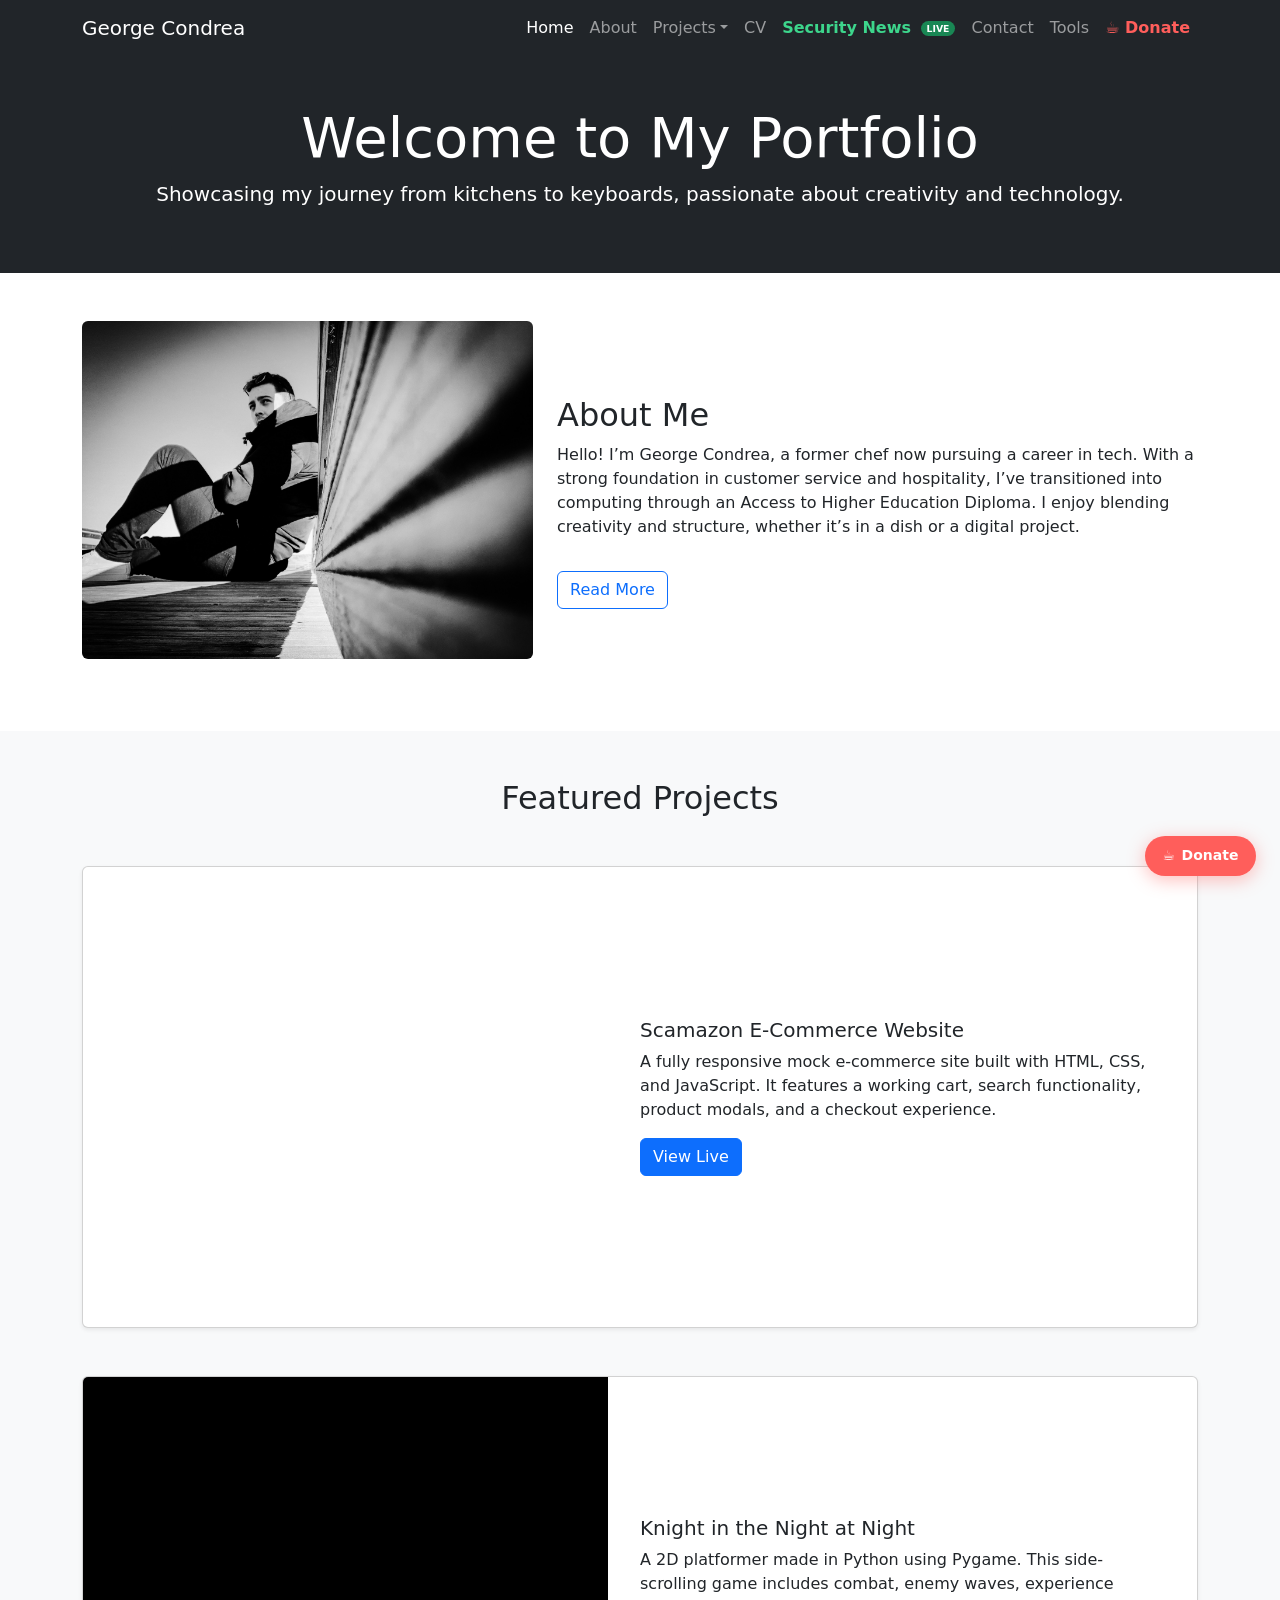
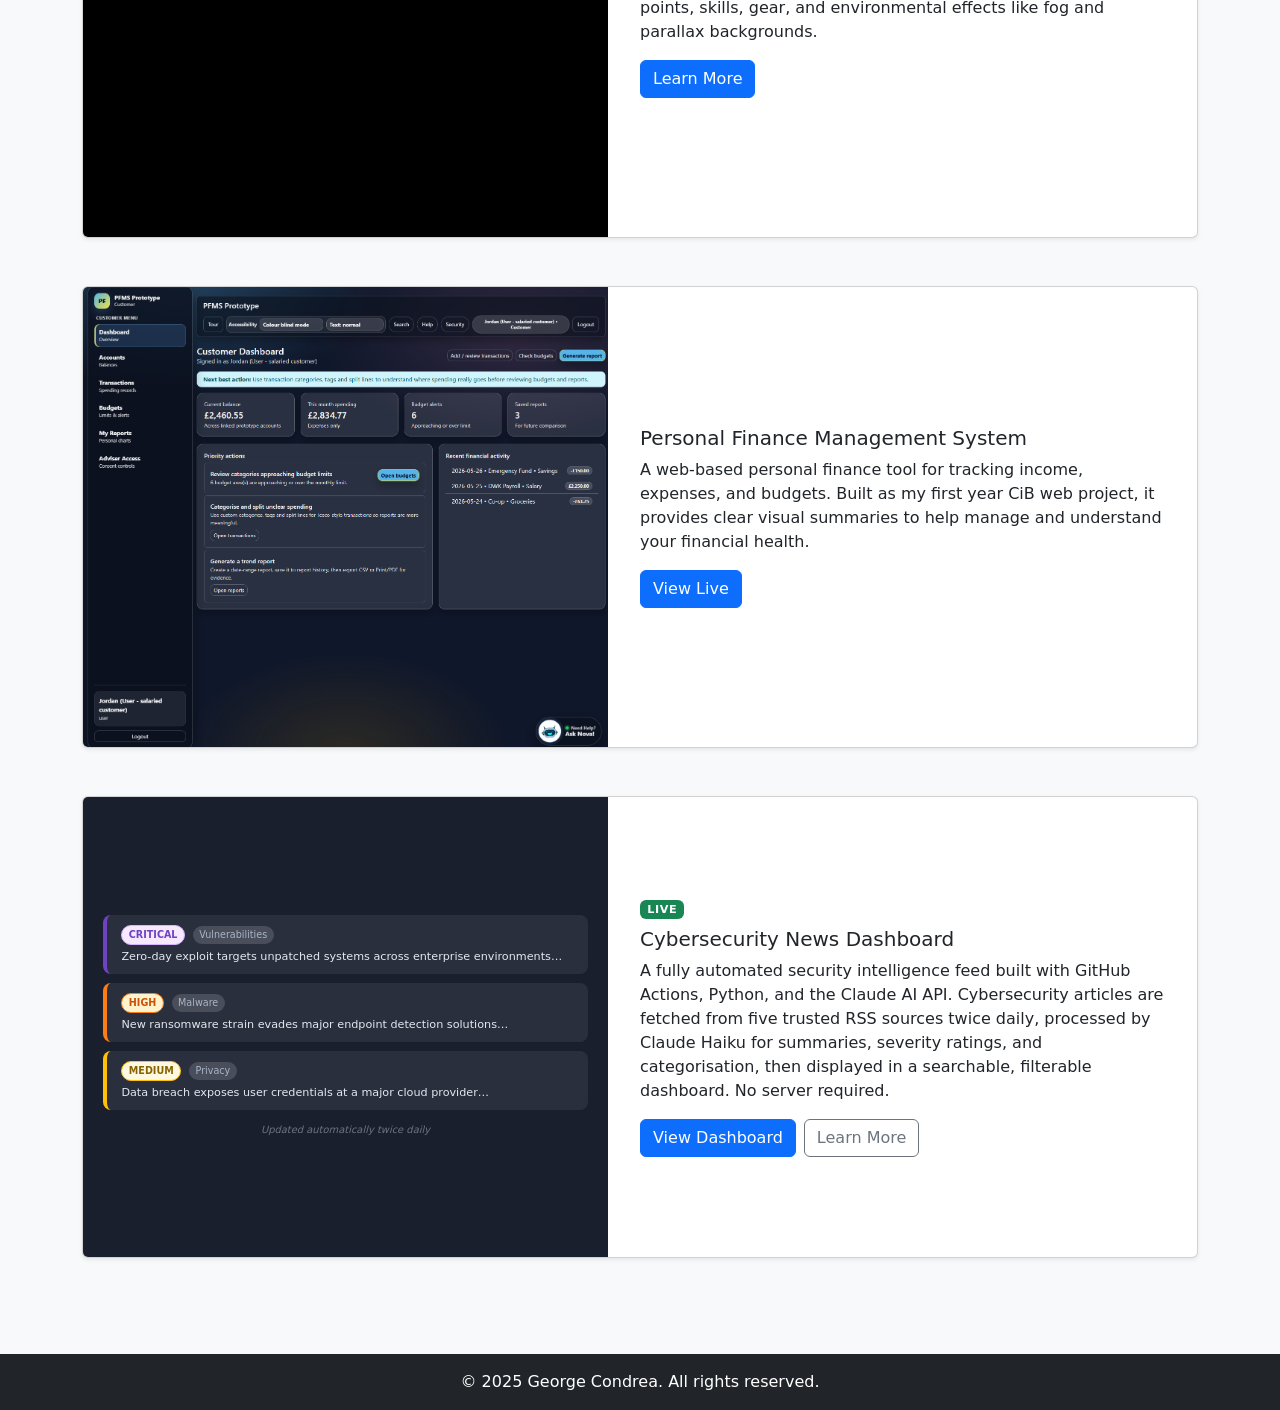
==== commit 7d5fb258: "feat: add Tools page and remove all em dashes sitewide - Create tools.html: coming soon page with 6 " ====
--- a/index.html
+++ b/index.html
@@ -2,7 +2,7 @@
 <html lang="en">
 <head>
   <meta charset="UTF-8" />
-  <meta name="viewport" content="width=device-width, initial-scale=1.0" />
+  <meta name="viewport" content="width=device-width, initial-scale=1.0, viewport-fit=cover" />
   <link rel="icon" href="favicon.svg" type="image/svg+xml">
   <title>George Condrea | Cybersecurity &amp; Web Development Portfolio</title>
   <meta name="description" content="Portfolio of George Condrea, a Cybersecurity with Digital Forensics student at Bournemouth University. Explore projects, CV, and contact details.">
@@ -64,6 +64,7 @@
         <li class="nav-item"><a class="nav-link" href="curriculum-vitae.html">CV</a></li>
         <li class="nav-item"><a class="nav-link fw-semibold" href="cybersecurity-news.html" style="color:#3dd68c!important;">Security News <span class="badge rounded-pill ms-1" style="background:#198754;font-size:0.58rem;vertical-align:middle;">LIVE</span></a></li>
         <li class="nav-item"><a class="nav-link" href="contact.html">Contact</a></li>
+        <li class="nav-item"><a class="nav-link" href="tools.html">Tools</a></li>
         <li class="nav-item"><a class="nav-link fw-semibold" href="donate.html" style="color:#FF5E5B!important;">☕ Donate</a></li>
       </ul>
     </div>
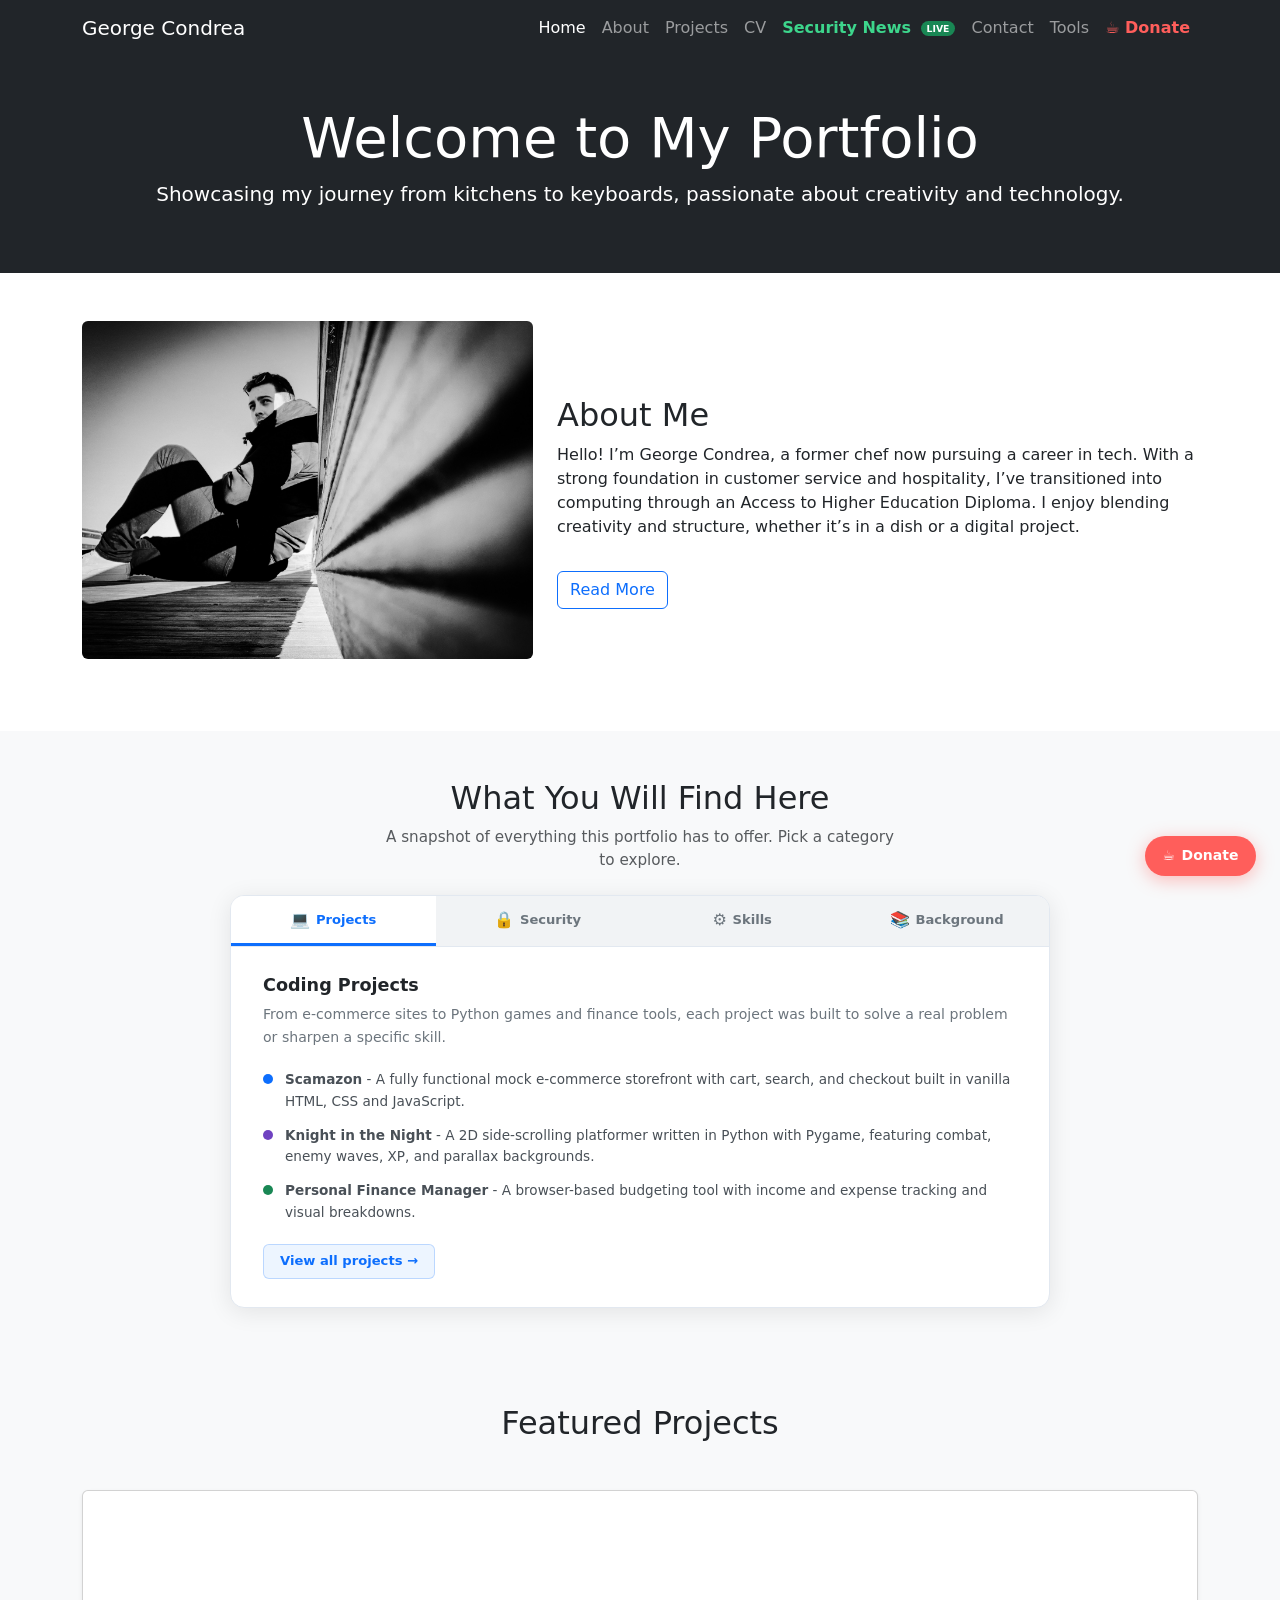
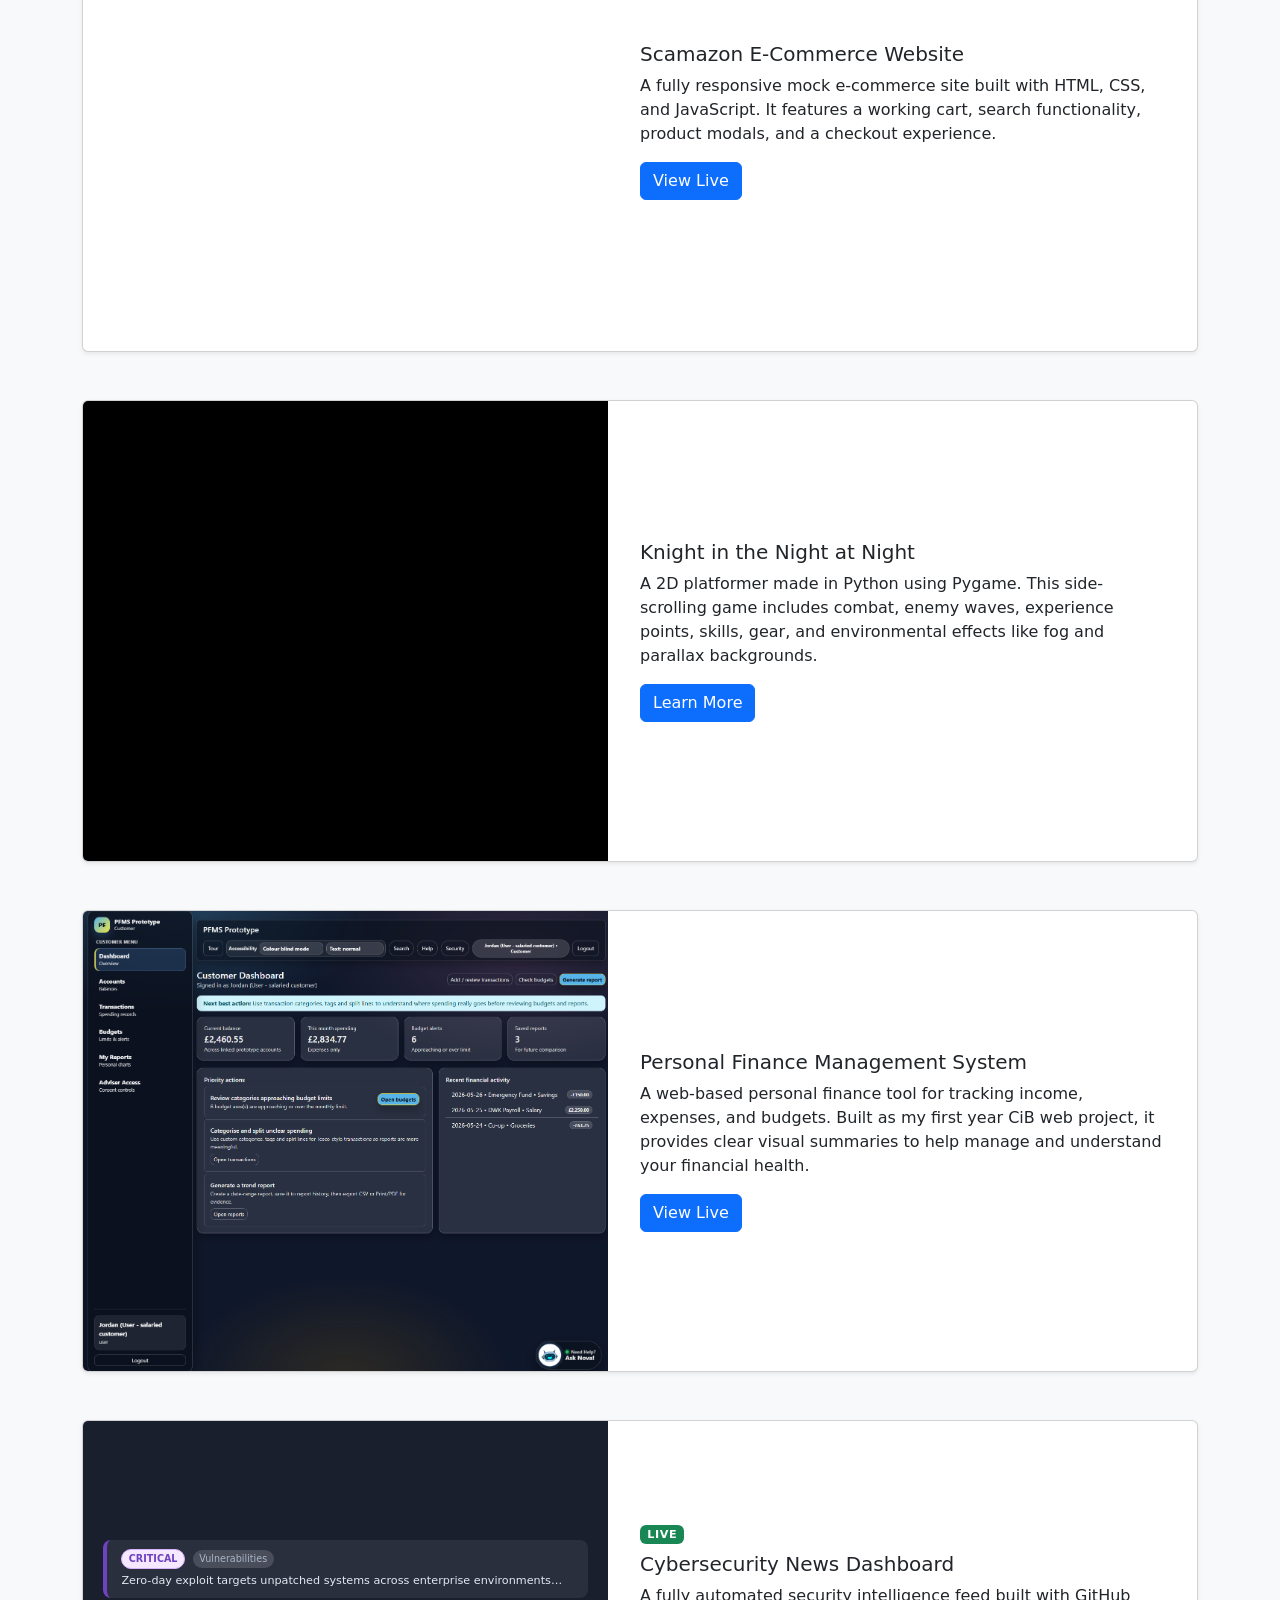
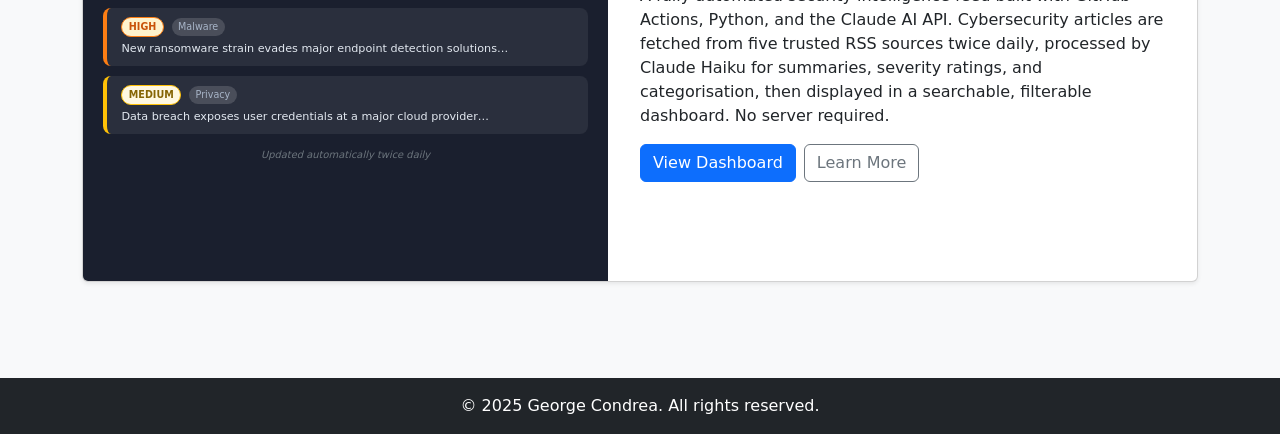
==== commit 6346293d: "feat: add What You Will Find section to index, fix Projects nav dropdown, rotate PSA unlock code - i" ====
--- a/index.html
+++ b/index.html
@@ -55,12 +55,7 @@
       <ul class="navbar-nav ms-auto">
         <li class="nav-item"><a class="nav-link active" href="index.html">Home</a></li>
         <li class="nav-item"><a class="nav-link" href="about.html">About</a></li>
-        <li class="nav-item dropdown">
-          <a class="nav-link dropdown-toggle" href="#" role="button" data-bs-toggle="dropdown">Projects</a>
-          <ul class="dropdown-menu">
-            <li><a class="dropdown-item" href="projects.html">All Projects</a></li>
-          </ul>
-        </li>
+        <li class="nav-item"><a class="nav-link" href="projects.html">Projects</a></li>
         <li class="nav-item"><a class="nav-link" href="curriculum-vitae.html">CV</a></li>
         <li class="nav-item"><a class="nav-link fw-semibold" href="cybersecurity-news.html" style="color:#3dd68c!important;">Security News <span class="badge rounded-pill ms-1" style="background:#198754;font-size:0.58rem;vertical-align:middle;">LIVE</span></a></li>
         <li class="nav-item"><a class="nav-link" href="contact.html">Contact</a></li>
@@ -93,6 +88,339 @@
   </div>
 </section>
 
+<!-- ─── What You Will Find ──────────────────────────────────── -->
+<section class="py-5" style="background:#f8f9fa;">
+  <div class="container">
+    <h2 class="text-center mb-2">What You Will Find Here</h2>
+    <p class="text-center text-muted mb-4" style="max-width:520px;margin-left:auto;margin-right:auto;font-size:0.95rem;">
+      A snapshot of everything this portfolio has to offer. Pick a category to explore.
+    </p>
+
+    <!-- Tab card -->
+    <div class="wyf-card mx-auto">
+
+      <!-- Tab strip -->
+      <div class="wyf-tabs" role="tablist">
+        <button class="wyf-tab active" data-tab="projects"    role="tab" aria-selected="true">
+          <span class="wyf-tab-icon">&#128187;</span> Projects
+        </button>
+        <button class="wyf-tab"        data-tab="security"   role="tab" aria-selected="false">
+          <span class="wyf-tab-icon">&#128274;</span> Security
+        </button>
+        <button class="wyf-tab"        data-tab="skills"     role="tab" aria-selected="false">
+          <span class="wyf-tab-icon">&#9881;&#65039;</span> Skills
+        </button>
+        <button class="wyf-tab"        data-tab="background" role="tab" aria-selected="false">
+          <span class="wyf-tab-icon">&#128218;</span> Background
+        </button>
+      </div>
+
+      <!-- Panels -->
+      <div class="wyf-body">
+
+        <!-- Projects -->
+        <div class="wyf-panel active" id="wyf-projects">
+          <div class="wyf-panel-inner">
+            <h5 class="wyf-panel-title">Coding Projects</h5>
+            <p class="wyf-panel-lead">From e-commerce sites to Python games and finance tools, each project was built to solve a real problem or sharpen a specific skill.</p>
+            <div class="wyf-items">
+              <div class="wyf-item">
+                <span class="wyf-item-dot" style="background:#0d6efd;"></span>
+                <div>
+                  <strong>Scamazon</strong> - A fully functional mock e-commerce storefront with cart, search, and checkout built in vanilla HTML, CSS and JavaScript.
+                </div>
+              </div>
+              <div class="wyf-item">
+                <span class="wyf-item-dot" style="background:#6f42c1;"></span>
+                <div>
+                  <strong>Knight in the Night</strong> - A 2D side-scrolling platformer written in Python with Pygame, featuring combat, enemy waves, XP, and parallax backgrounds.
+                </div>
+              </div>
+              <div class="wyf-item">
+                <span class="wyf-item-dot" style="background:#198754;"></span>
+                <div>
+                  <strong>Personal Finance Manager</strong> - A browser-based budgeting tool with income and expense tracking and visual breakdowns.
+                </div>
+              </div>
+            </div>
+            <a href="projects.html" class="wyf-cta">View all projects &rarr;</a>
+          </div>
+        </div>
+
+        <!-- Security -->
+        <div class="wyf-panel" id="wyf-security">
+          <div class="wyf-panel-inner">
+            <h5 class="wyf-panel-title">Cybersecurity Work</h5>
+            <p class="wyf-panel-lead">Security is my academic focus at Bournemouth University. This portfolio reflects that through live tools and automated intelligence feeds.</p>
+            <div class="wyf-items">
+              <div class="wyf-item">
+                <span class="wyf-item-dot" style="background:#198754;"></span>
+                <div>
+                  <strong>Security News Dashboard</strong> - Fully automated pipeline using GitHub Actions, Python, and the Claude AI API. Fetches and analyses articles from five trusted RSS feeds twice daily.
+                </div>
+              </div>
+              <div class="wyf-item">
+                <span class="wyf-item-dot" style="background:#0a84ff;"></span>
+                <div>
+                  <strong>Password Security Analyzer</strong> - A browser-based tool that checks entropy, crack times, attack simulation, pattern detection, and NIST compliance. Entirely offline, nothing transmitted.
+                </div>
+              </div>
+              <div class="wyf-item">
+                <span class="wyf-item-dot" style="background:#6f42c1;"></span>
+                <div>
+                  <strong>More tools planned</strong> - Additional defensive security tools are in development as part of ongoing study and personal projects.
+                </div>
+              </div>
+            </div>
+            <div class="d-flex flex-wrap gap-2 mt-3">
+              <a href="cybersecurity-news.html" class="wyf-cta">News Dashboard &rarr;</a>
+              <a href="tools.html" class="wyf-cta" style="background:rgba(10,132,255,0.08);color:#0a84ff;border-color:rgba(10,132,255,0.25);">Security Tools &rarr;</a>
+            </div>
+          </div>
+        </div>
+
+        <!-- Skills -->
+        <div class="wyf-panel" id="wyf-skills">
+          <div class="wyf-panel-inner">
+            <h5 class="wyf-panel-title">Technical Skills</h5>
+            <p class="wyf-panel-lead">A mix of languages, frameworks, and tools picked up through university, self-study, and building real projects from scratch.</p>
+            <div class="wyf-skills-grid">
+              <div class="wyf-skill-group">
+                <div class="wyf-skill-label">Languages</div>
+                <div class="wyf-pills">
+                  <span class="wyf-pill">HTML</span>
+                  <span class="wyf-pill">CSS</span>
+                  <span class="wyf-pill">JavaScript</span>
+                  <span class="wyf-pill">Python</span>
+                  <span class="wyf-pill">SQL</span>
+                </div>
+              </div>
+              <div class="wyf-skill-group">
+                <div class="wyf-skill-label">Frameworks / Libraries</div>
+                <div class="wyf-pills">
+                  <span class="wyf-pill">Bootstrap 5</span>
+                  <span class="wyf-pill">Pygame</span>
+                  <span class="wyf-pill">jsPDF</span>
+                </div>
+              </div>
+              <div class="wyf-skill-group">
+                <div class="wyf-skill-label">Tools and Platforms</div>
+                <div class="wyf-pills">
+                  <span class="wyf-pill">Git / GitHub</span>
+                  <span class="wyf-pill">GitHub Actions</span>
+                  <span class="wyf-pill">Claude AI API</span>
+                  <span class="wyf-pill">VS Code</span>
+                  <span class="wyf-pill">IONOS Hosting</span>
+                </div>
+              </div>
+              <div class="wyf-skill-group">
+                <div class="wyf-skill-label">Security</div>
+                <div class="wyf-pills">
+                  <span class="wyf-pill">Digital Forensics</span>
+                  <span class="wyf-pill">NIST Guidelines</span>
+                  <span class="wyf-pill">HIBP API</span>
+                  <span class="wyf-pill">Cryptography basics</span>
+                </div>
+              </div>
+            </div>
+            <a href="curriculum-vitae.html" class="wyf-cta mt-3 d-inline-block">Full CV &rarr;</a>
+          </div>
+        </div>
+
+        <!-- Background -->
+        <div class="wyf-panel" id="wyf-background">
+          <div class="wyf-panel-inner">
+            <h5 class="wyf-panel-title">My Journey</h5>
+            <p class="wyf-panel-lead">I took an unconventional route into tech. Understanding that story gives context to the discipline and creativity behind everything on this site.</p>
+            <div class="wyf-items">
+              <div class="wyf-item">
+                <span class="wyf-item-dot" style="background:#fd7e14;"></span>
+                <div>
+                  <strong>Professional Chef</strong> - Spent years in professional kitchens, developing precision, time management, and composure under pressure. Skills that transfer directly to software development.
+                </div>
+              </div>
+              <div class="wyf-item">
+                <span class="wyf-item-dot" style="background:#0d6efd;"></span>
+                <div>
+                  <strong>Access to Higher Education</strong> - Completed an Access Diploma in Computing, bridging the gap between industries and proving that career changes are absolutely achievable.
+                </div>
+              </div>
+              <div class="wyf-item">
+                <span class="wyf-item-dot" style="background:#198754;"></span>
+                <div>
+                  <strong>Bournemouth University</strong> - Currently studying BSc Cybersecurity with Digital Forensics, focusing on offensive and defensive security, forensic investigation, and applied computing.
+                </div>
+              </div>
+            </div>
+            <a href="about.html" class="wyf-cta">Full story &rarr;</a>
+          </div>
+        </div>
+
+      </div><!-- /wyf-body -->
+    </div><!-- /wyf-card -->
+  </div>
+</section>
+
+<style>
+/* ─── What You Will Find ──────────────────────────────────────── */
+.wyf-card {
+  max-width: 820px;
+  border-radius: 14px;
+  overflow: hidden;
+  box-shadow: 0 4px 24px rgba(0,0,0,0.09);
+  border: 1px solid #e2e8f0;
+  background: #fff;
+}
+
+/* Tab strip */
+.wyf-tabs {
+  display: flex;
+  background: #f1f3f5;
+  border-bottom: 1px solid #e2e8f0;
+  overflow-x: auto;
+  scrollbar-width: none;
+}
+.wyf-tabs::-webkit-scrollbar { display: none; }
+
+.wyf-tab {
+  flex: 1;
+  min-width: 120px;
+  background: none;
+  border: none;
+  border-bottom: 3px solid transparent;
+  padding: 0.85rem 0.5rem;
+  font-size: 0.82rem;
+  font-weight: 600;
+  color: #6c757d;
+  cursor: pointer;
+  transition: color 0.2s, border-color 0.2s, background 0.2s;
+  white-space: nowrap;
+  display: flex;
+  align-items: center;
+  justify-content: center;
+  gap: 0.35rem;
+}
+.wyf-tab:hover { color: #212529; background: rgba(0,0,0,0.03); }
+.wyf-tab.active {
+  color: #0d6efd;
+  border-bottom-color: #0d6efd;
+  background: #fff;
+}
+.wyf-tab-icon { font-size: 1rem; line-height: 1; }
+
+/* Body / panels */
+.wyf-body { position: relative; }
+
+.wyf-panel {
+  display: none;
+  animation: wyfFadeIn 0.22s ease;
+}
+.wyf-panel.active { display: block; }
+
+@keyframes wyfFadeIn {
+  from { opacity: 0; transform: translateY(6px); }
+  to   { opacity: 1; transform: none; }
+}
+
+.wyf-panel-inner { padding: 1.75rem 2rem; }
+@media (max-width: 575px) { .wyf-panel-inner { padding: 1.25rem 1.1rem; } }
+
+.wyf-panel-title {
+  font-size: 1.1rem;
+  font-weight: 700;
+  color: #212529;
+  margin-bottom: 0.4rem;
+}
+.wyf-panel-lead {
+  color: #6c757d;
+  font-size: 0.88rem;
+  line-height: 1.65;
+  margin-bottom: 1.25rem;
+}
+
+/* Bullet items */
+.wyf-items { display: flex; flex-direction: column; gap: 0.75rem; }
+.wyf-item {
+  display: flex;
+  align-items: flex-start;
+  gap: 0.75rem;
+  font-size: 0.85rem;
+  color: #495057;
+  line-height: 1.6;
+}
+.wyf-item-dot {
+  width: 10px; height: 10px;
+  border-radius: 50%;
+  flex-shrink: 0;
+  margin-top: 5px;
+}
+
+/* Skills grid */
+.wyf-skills-grid {
+  display: grid;
+  grid-template-columns: 1fr 1fr;
+  gap: 1rem 1.5rem;
+}
+@media (max-width: 575px) { .wyf-skills-grid { grid-template-columns: 1fr; } }
+
+.wyf-skill-label {
+  font-size: 0.68rem;
+  font-weight: 700;
+  text-transform: uppercase;
+  letter-spacing: 0.07em;
+  color: #6c757d;
+  margin-bottom: 0.4rem;
+}
+.wyf-pills { display: flex; flex-wrap: wrap; gap: 0.35rem; }
+.wyf-pill {
+  background: #f1f3f5;
+  border: 1px solid #dee2e6;
+  border-radius: 20px;
+  padding: 0.2rem 0.65rem;
+  font-size: 0.75rem;
+  color: #495057;
+  font-weight: 500;
+}
+
+/* CTA link */
+.wyf-cta {
+  display: inline-flex;
+  align-items: center;
+  margin-top: 1.25rem;
+  background: rgba(13,110,253,0.07);
+  border: 1px solid rgba(13,110,253,0.22);
+  color: #0d6efd;
+  padding: 0.42rem 1rem;
+  border-radius: 6px;
+  font-size: 0.82rem;
+  font-weight: 600;
+  text-decoration: none;
+  transition: background 0.18s, box-shadow 0.18s;
+}
+.wyf-cta:hover {
+  background: rgba(13,110,253,0.13);
+  box-shadow: 0 2px 10px rgba(13,110,253,0.15);
+  color: #0d6efd;
+}
+</style>
+
+<script>
+(function () {
+  const tabs   = document.querySelectorAll('.wyf-tab');
+  const panels = document.querySelectorAll('.wyf-panel');
+  tabs.forEach(tab => {
+    tab.addEventListener('click', () => {
+      tabs.forEach(t => { t.classList.remove('active'); t.setAttribute('aria-selected','false'); });
+      panels.forEach(p => p.classList.remove('active'));
+      tab.classList.add('active');
+      tab.setAttribute('aria-selected','true');
+      const target = document.getElementById('wyf-' + tab.dataset.tab);
+      if (target) target.classList.add('active');
+    });
+  });
+})();
+</script>
+
 <section class="py-5 bg-light">
   <div class="container">
     <h2 class="text-center mb-5">Featured Projects</h2>
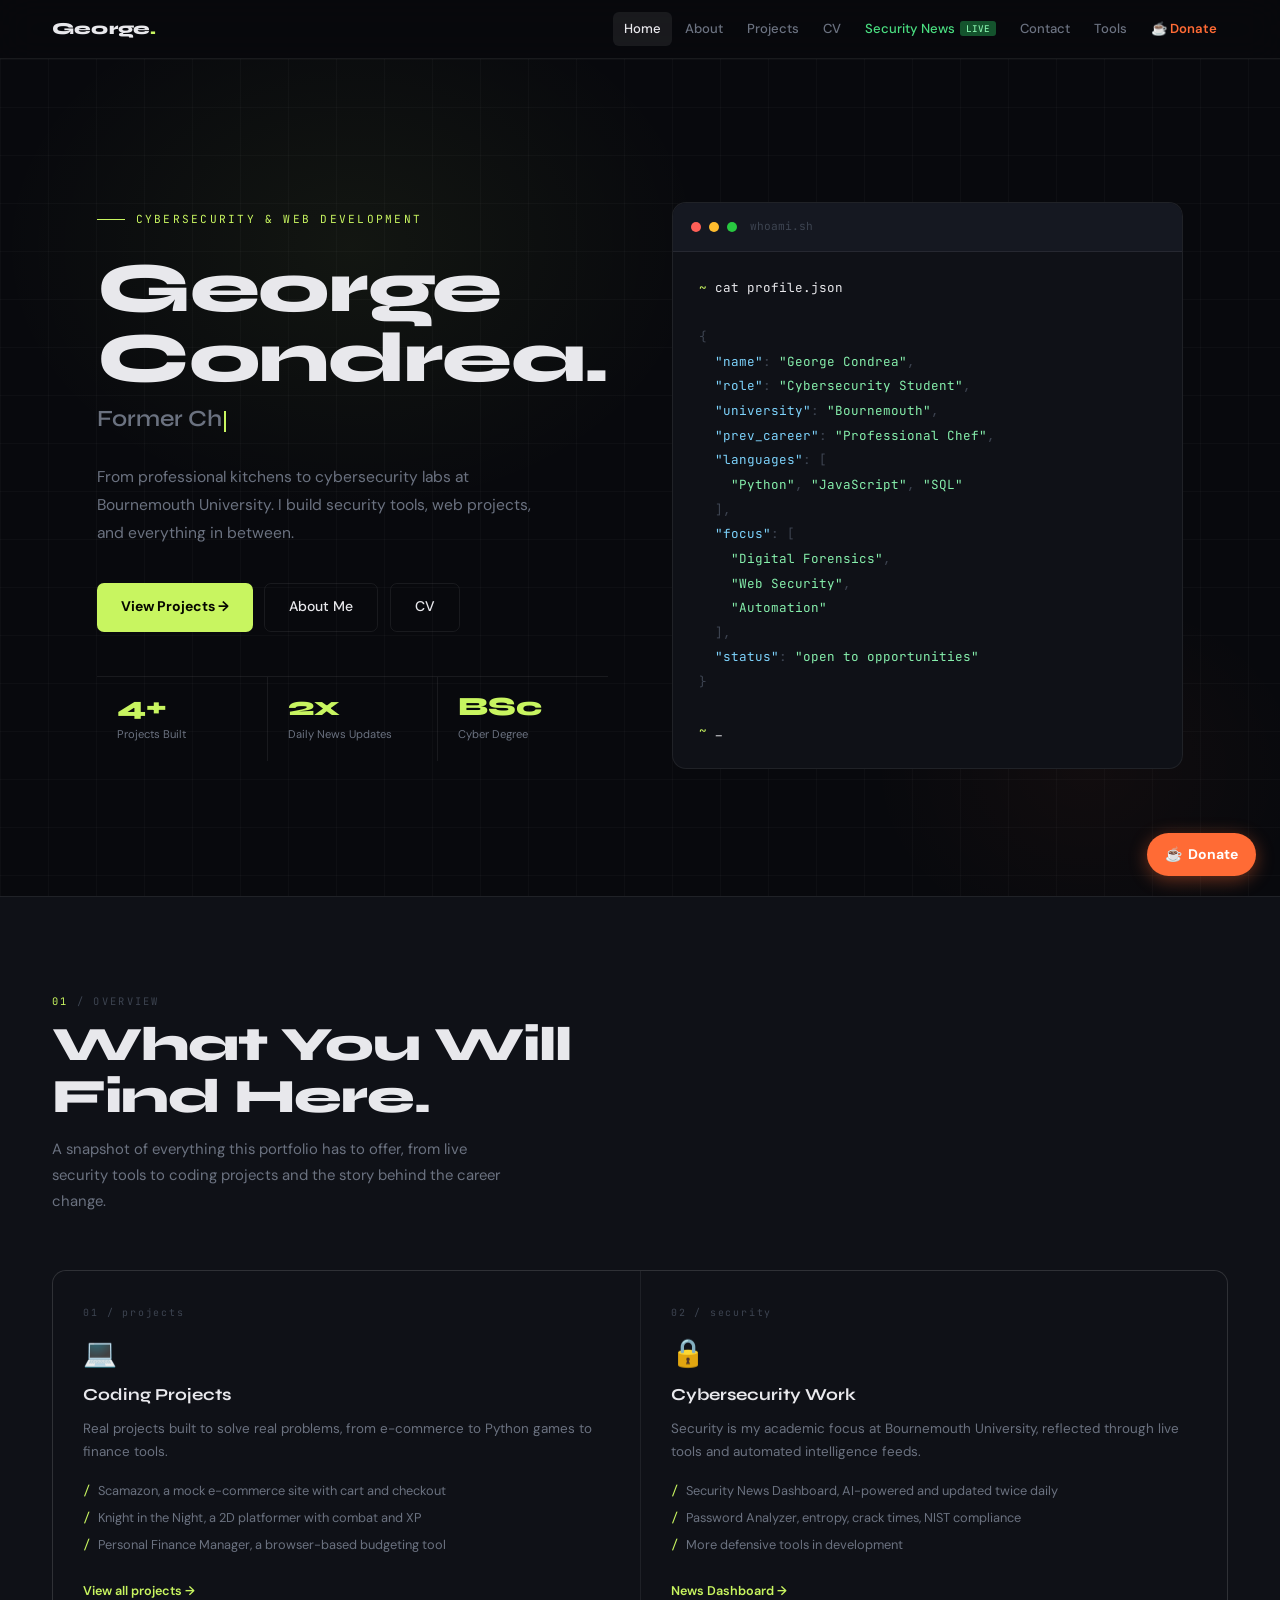
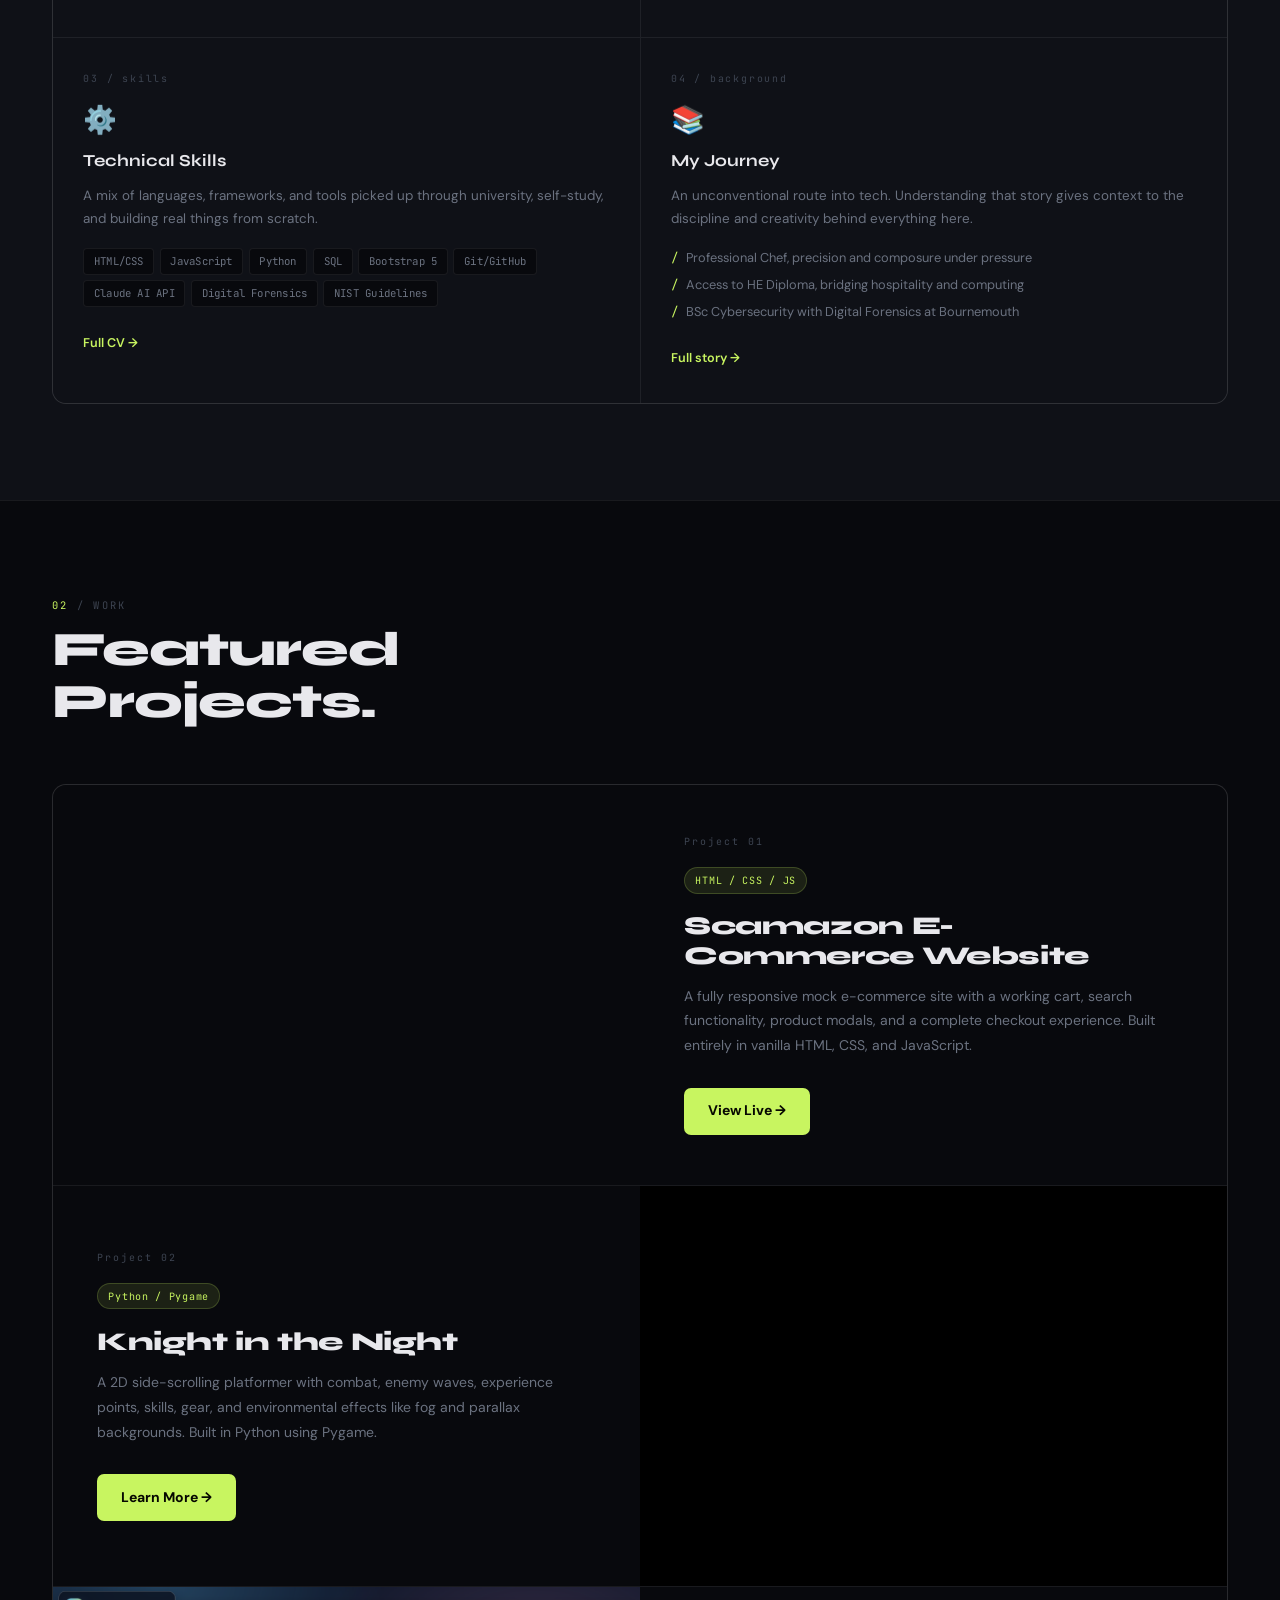
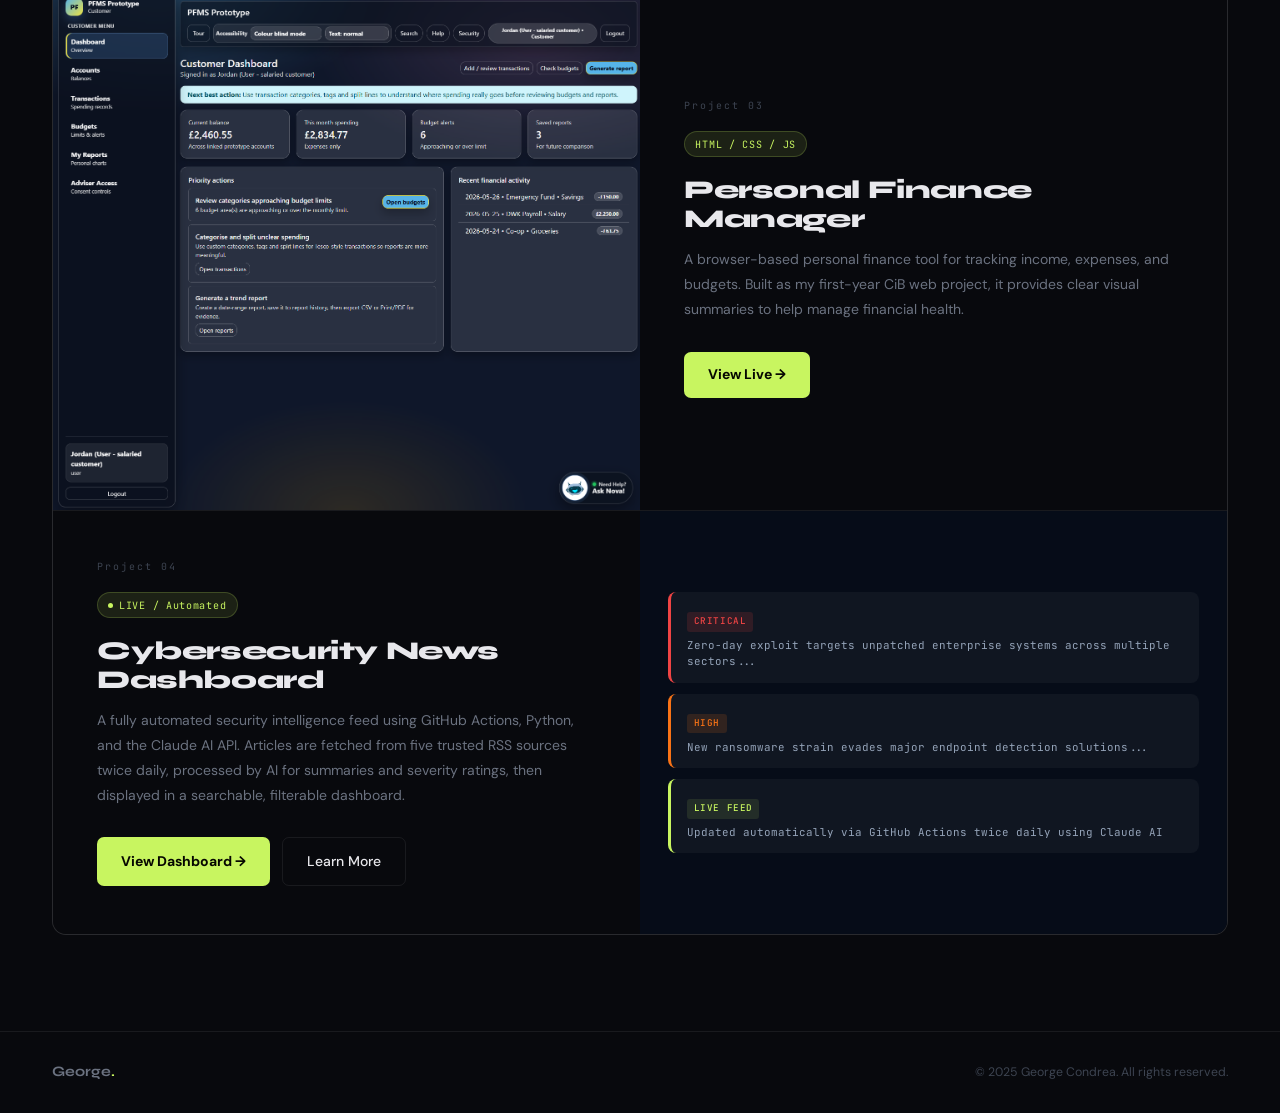
==== commit 6d255ab8: "feat: apply Sous Vide Terminal redesign to all pages Full site visual overhaul with consistent dark " ====
--- a/index.html
+++ b/index.html
@@ -4,537 +4,1049 @@
   <meta charset="UTF-8" />
   <meta name="viewport" content="width=device-width, initial-scale=1.0, viewport-fit=cover" />
   <link rel="icon" href="favicon.svg" type="image/svg+xml">
+  <link rel="apple-touch-icon" href="apple-touch-icon.png">
   <title>George Condrea | Cybersecurity &amp; Web Development Portfolio</title>
   <meta name="description" content="Portfolio of George Condrea, a Cybersecurity with Digital Forensics student at Bournemouth University. Explore projects, CV, and contact details.">
-  <link href="https://cdn.jsdelivr.net/npm/bootstrap@5.3.0/dist/css/bootstrap.min.css" rel="stylesheet" />
+
+  <link rel="preconnect" href="https://fonts.googleapis.com">
+  <link rel="preconnect" href="https://fonts.gstatic.com" crossorigin>
+  <link href="https://fonts.googleapis.com/css2?family=Syne:wght@400;600;700;800&family=DM+Sans:ital,opsz,wght@0,9..40,300;0,9..40,400;0,9..40,500;1,9..40,300&family=JetBrains+Mono:wght@400;500&display=swap" rel="stylesheet">
+
   <style>
-    /* ── Responsive project cards ─────────────────────────────── */
-    .proj-card-inner {
+    /* ── Variables ──────────────────────────────────────── */
+    :root {
+      --bg:         #08090d;
+      --bg-surface: #0f1117;
+      --bg-raised:  #151821;
+      --accent:     #c8f560;
+      --accent-dim: rgba(200,245,96,0.1);
+      --flame:      #ff6b35;
+      --flame-dim:  rgba(255,107,53,0.12);
+      --text:       #e8e8ec;
+      --muted:      #6b7280;
+      --faint:      #3d4451;
+      --border:     rgba(255,255,255,0.07);
+      --border-lit: rgba(200,245,96,0.28);
+      --f-display:  'Syne', sans-serif;
+      --f-body:     'DM Sans', sans-serif;
+      --f-mono:     'JetBrains Mono', monospace;
+    }
+
+    *, *::before, *::after { box-sizing: border-box; margin: 0; padding: 0; }
+    html { scroll-behavior: smooth; }
+
+    body {
+      background: var(--bg);
+      color: var(--text);
+      font-family: var(--f-body);
+      font-size: 16px;
+      line-height: 1.7;
+      -webkit-font-smoothing: antialiased;
+    }
+
+    ::-webkit-scrollbar { width: 4px; }
+    ::-webkit-scrollbar-track { background: var(--bg); }
+    ::-webkit-scrollbar-thumb { background: var(--faint); border-radius: 4px; }
+
+    a { color: inherit; text-decoration: none; }
+    img, video { max-width: 100%; }
+
+    /* ── Navbar ─────────────────────────────────────────── */
+    .site-nav {
+      position: sticky;
+      top: 0;
+      z-index: 200;
+      background: rgba(8,9,13,0.88);
+      backdrop-filter: blur(18px);
+      -webkit-backdrop-filter: blur(18px);
+      border-bottom: 1px solid var(--border);
+    }
+    .nav-inner {
+      max-width: 1240px;
+      margin: 0 auto;
+      padding: 0 2rem;
+      height: 58px;
+      display: flex;
+      align-items: center;
+      justify-content: space-between;
+      gap: 1rem;
+    }
+    .nav-brand {
+      font-family: var(--f-display);
+      font-weight: 800;
+      font-size: 1.05rem;
+      letter-spacing: 0.01em;
+      flex-shrink: 0;
+    }
+    .nav-brand em { font-style: normal; color: var(--accent); }
+
+    .nav-links {
+      display: flex;
+      align-items: center;
+      list-style: none;
+      gap: 0.1rem;
+    }
+    .nav-links a {
+      display: block;
+      padding: 0.35rem 0.7rem;
+      font-size: 0.82rem;
+      font-weight: 500;
+      color: var(--muted);
+      border-radius: 6px;
+      transition: color 0.18s, background 0.18s;
+      white-space: nowrap;
+    }
+    .nav-links a:hover, .nav-links a.active { color: var(--text); background: var(--border); }
+    .nav-live  { color: #4ade80 !important; }
+    .nav-live:hover  { background: rgba(74,222,128,0.08) !important; }
+    .nav-donate { color: var(--flame) !important; font-weight: 600 !important; }
+    .nav-donate:hover { background: var(--flame-dim) !important; }
+
+    .nav-toggle {
+      display: none;
+      background: none;
+      border: 1px solid var(--border);
+      border-radius: 6px;
+      color: var(--muted);
+      padding: 0.45rem 0.65rem;
+      cursor: pointer;
+      font-size: 1rem;
+      line-height: 1;
+    }
+
+    @media (max-width: 920px) {
+      .nav-toggle { display: block; }
+      .nav-links {
+        display: none;
+        position: absolute;
+        top: 58px;
+        left: 0;
+        right: 0;
+        background: rgba(8,9,13,0.97);
+        border-bottom: 1px solid var(--border);
+        flex-direction: column;
+        align-items: stretch;
+        padding: 0.5rem 1rem 1rem;
+      }
+      .nav-links.open { display: flex; }
+      .nav-links a { padding: 0.65rem 0.8rem; font-size: 0.9rem; }
+    }
+
+    /* ── Hero ───────────────────────────────────────────── */
+    .hero {
+      position: relative;
+      min-height: 93vh;
       display: flex;
       flex-direction: column;
-    }
-    @media (min-width: 768px) {
-      .proj-card-inner { flex-direction: row; height: 460px; }
-    }
-    /* Media panel (video / image / mockup) */
+      justify-content: center;
+      overflow: hidden;
+      padding: 5rem 0 4rem;
+    }
+
+    .hero-grid-bg {
+      position: absolute;
+      inset: 0;
+      background-image:
+        linear-gradient(rgba(255,255,255,0.022) 1px, transparent 1px),
+        linear-gradient(90deg, rgba(255,255,255,0.022) 1px, transparent 1px);
+      background-size: 48px 48px;
+      pointer-events: none;
+    }
+    .hero-glow {
+      position: absolute;
+      top: -15%;
+      left: -5%;
+      width: 65%;
+      height: 75%;
+      background: radial-gradient(ellipse, rgba(200,245,96,0.055) 0%, transparent 60%);
+      pointer-events: none;
+    }
+    .hero-glow-right {
+      position: absolute;
+      bottom: -10%;
+      right: -5%;
+      width: 40%;
+      height: 50%;
+      background: radial-gradient(ellipse, rgba(255,107,53,0.04) 0%, transparent 60%);
+      pointer-events: none;
+    }
+
+    .hero-inner {
+      position: relative;
+      z-index: 2;
+      max-width: 1240px;
+      margin: 0 auto;
+      padding: 0 2rem;
+      display: grid;
+      grid-template-columns: 1fr 1fr;
+      gap: 4rem;
+      align-items: center;
+    }
+
+    /* Text side */
+    .hero-kicker {
+      font-family: var(--f-mono);
+      font-size: 0.7rem;
+      color: var(--accent);
+      letter-spacing: 0.2em;
+      text-transform: uppercase;
+      display: flex;
+      align-items: center;
+      gap: 0.65rem;
+      margin-bottom: 1.5rem;
+      opacity: 0;
+      animation: fadeUp 0.65s ease 0.1s forwards;
+    }
+    .hero-kicker::before {
+      content: '';
+      display: inline-block;
+      width: 28px;
+      height: 1px;
+      background: var(--accent);
+      flex-shrink: 0;
+    }
+
+    .hero-name {
+      font-family: var(--f-display);
+      font-weight: 800;
+      font-size: clamp(3rem, 5.5vw, 5.2rem);
+      line-height: 1.0;
+      letter-spacing: -0.02em;
+      color: var(--text);
+      margin-bottom: 0.35rem;
+      opacity: 0;
+      animation: fadeUp 0.65s ease 0.22s forwards;
+    }
+
+    .hero-subtitle {
+      font-family: var(--f-display);
+      font-weight: 600;
+      font-size: clamp(1.05rem, 2vw, 1.45rem);
+      color: var(--muted);
+      min-height: 2.1rem;
+      margin-bottom: 1.5rem;
+      opacity: 0;
+      animation: fadeUp 0.65s ease 0.36s forwards;
+    }
+    .type-cursor {
+      display: inline-block;
+      width: 2px;
+      height: 0.9em;
+      background: var(--accent);
+      vertical-align: text-bottom;
+      margin-left: 2px;
+      animation: blink 0.85s step-end infinite;
+    }
+
+    .hero-desc {
+      font-size: 0.975rem;
+      color: var(--muted);
+      line-height: 1.8;
+      max-width: 440px;
+      margin-bottom: 2.25rem;
+      opacity: 0;
+      animation: fadeUp 0.65s ease 0.5s forwards;
+    }
+
+    .hero-ctas {
+      display: flex;
+      flex-wrap: wrap;
+      gap: 0.7rem;
+      margin-bottom: 2.75rem;
+      opacity: 0;
+      animation: fadeUp 0.65s ease 0.64s forwards;
+    }
+
+    .hero-stats {
+      display: flex;
+      border-top: 1px solid var(--border);
+      opacity: 0;
+      animation: fadeUp 0.65s ease 0.78s forwards;
+    }
+    .stat-item {
+      flex: 1;
+      padding: 1.1rem 1.25rem;
+      border-right: 1px solid var(--border);
+    }
+    .stat-item:last-child { border-right: none; }
+    .stat-num {
+      font-family: var(--f-display);
+      font-weight: 800;
+      font-size: 1.65rem;
+      line-height: 1;
+      color: var(--accent);
+    }
+    .stat-lbl {
+      font-size: 0.7rem;
+      color: var(--muted);
+      margin-top: 0.25rem;
+    }
+
+    /* Terminal card */
+    .hero-terminal {
+      background: var(--bg-surface);
+      border: 1px solid var(--border);
+      border-radius: 14px;
+      overflow: hidden;
+      opacity: 0;
+      animation: fadeUp 0.75s ease 0.45s forwards;
+    }
+    .t-bar {
+      display: flex;
+      align-items: center;
+      gap: 0.5rem;
+      padding: 0.9rem 1.1rem;
+      background: var(--bg-raised);
+      border-bottom: 1px solid var(--border);
+    }
+    .t-dot {
+      width: 10px;
+      height: 10px;
+      border-radius: 50%;
+    }
+    .t-dot:nth-child(1) { background: #ff5f57; }
+    .t-dot:nth-child(2) { background: #febc2e; }
+    .t-dot:nth-child(3) { background: #28c840; }
+    .t-label {
+      margin-left: 0.35rem;
+      font-family: var(--f-mono);
+      font-size: 0.7rem;
+      color: var(--faint);
+    }
+    .t-body {
+      padding: 1.5rem 1.6rem;
+      font-family: var(--f-mono);
+      font-size: 0.79rem;
+      line-height: 1.95;
+    }
+    .tp { color: var(--accent); }
+    .tc { color: var(--faint); }
+    .tk { color: #7dd3fc; }
+    .ts { color: #86efac; }
+    .tn { color: #fcd34d; }
+    .tw { color: var(--text); }
+
+    @media (max-width: 800px) {
+      .hero-inner { grid-template-columns: 1fr; gap: 2.5rem; }
+      .hero-terminal { display: none; }
+    }
+
+    /* ── Buttons ─────────────────────────────────────────── */
+    .btn-lime {
+      display: inline-flex;
+      align-items: center;
+      gap: 0.4rem;
+      background: var(--accent);
+      color: #060700;
+      font-family: var(--f-body);
+      font-weight: 700;
+      font-size: 0.875rem;
+      padding: 0.72rem 1.5rem;
+      border-radius: 7px;
+      transition: background 0.2s, transform 0.2s, box-shadow 0.2s;
+    }
+    .btn-lime:hover {
+      background: #d9ff6e;
+      color: #060700;
+      transform: translateY(-2px);
+      box-shadow: 0 8px 28px rgba(200,245,96,0.28);
+    }
+
+    .btn-ghost {
+      display: inline-flex;
+      align-items: center;
+      gap: 0.4rem;
+      background: transparent;
+      color: var(--text);
+      font-family: var(--f-body);
+      font-weight: 500;
+      font-size: 0.875rem;
+      padding: 0.72rem 1.5rem;
+      border-radius: 7px;
+      border: 1px solid var(--border);
+      transition: border-color 0.2s, background 0.2s, transform 0.2s;
+    }
+    .btn-ghost:hover {
+      border-color: var(--border-lit);
+      background: var(--accent-dim);
+      color: var(--text);
+      transform: translateY(-2px);
+    }
+
+    /* ── Sections ─────────────────────────────────────────── */
+    .section {
+      padding: 6rem 0;
+      border-top: 1px solid var(--border);
+    }
+    .section-alt { background: var(--bg-surface); }
+    .section-inner {
+      max-width: 1240px;
+      margin: 0 auto;
+      padding: 0 2rem;
+    }
+
+    .s-eyebrow {
+      font-family: var(--f-mono);
+      font-size: 0.65rem;
+      color: var(--faint);
+      letter-spacing: 0.22em;
+      text-transform: uppercase;
+      margin-bottom: 0.55rem;
+    }
+    .s-eyebrow em { font-style: normal; color: var(--accent); }
+    .s-heading {
+      font-family: var(--f-display);
+      font-weight: 800;
+      font-size: clamp(2rem, 3.8vw, 3rem);
+      line-height: 1.08;
+      letter-spacing: -0.02em;
+      color: var(--text);
+    }
+    .s-sub {
+      font-size: 0.93rem;
+      color: var(--muted);
+      margin-top: 0.8rem;
+      max-width: 460px;
+      line-height: 1.75;
+    }
+
+    /* ── What You Will Find ───────────────────────────────── */
+    .wyf-grid {
+      display: grid;
+      grid-template-columns: 1fr 1fr;
+      gap: 1px;
+      background: var(--border);
+      border: 1px solid var(--border);
+      border-radius: 14px;
+      overflow: hidden;
+      margin-top: 3.5rem;
+    }
+    @media (max-width: 620px) { .wyf-grid { grid-template-columns: 1fr; } }
+
+    .wyf-cell {
+      background: var(--bg-surface);
+      padding: 2.1rem 1.9rem;
+      position: relative;
+      transition: background 0.22s;
+    }
+    .wyf-cell:hover { background: var(--bg-raised); }
+    .wyf-cell::after {
+      content: '';
+      position: absolute;
+      inset: 0 0 auto 0;
+      height: 2px;
+      background: var(--accent);
+      transform: scaleX(0);
+      transform-origin: left;
+      transition: transform 0.3s ease;
+    }
+    .wyf-cell:hover::after { transform: scaleX(1); }
+
+    .wyf-num {
+      font-family: var(--f-mono);
+      font-size: 0.62rem;
+      color: var(--faint);
+      letter-spacing: 0.18em;
+      margin-bottom: 1.1rem;
+    }
+    .wyf-icon {
+      font-size: 1.7rem;
+      display: block;
+      margin-bottom: 0.9rem;
+      line-height: 1;
+    }
+    .wyf-title {
+      font-family: var(--f-display);
+      font-weight: 700;
+      font-size: 1.05rem;
+      color: var(--text);
+      margin-bottom: 0.55rem;
+    }
+    .wyf-body {
+      font-size: 0.84rem;
+      color: var(--muted);
+      line-height: 1.7;
+      margin-bottom: 1.1rem;
+    }
+    .wyf-list {
+      list-style: none;
+      display: flex;
+      flex-direction: column;
+      gap: 0.45rem;
+      margin-bottom: 1.3rem;
+    }
+    .wyf-list li {
+      font-size: 0.8rem;
+      color: var(--muted);
+      display: flex;
+      align-items: flex-start;
+      gap: 0.5rem;
+      line-height: 1.55;
+    }
+    .wyf-list li::before {
+      content: '/';
+      color: var(--accent);
+      font-family: var(--f-mono);
+      font-size: 0.78rem;
+      flex-shrink: 0;
+    }
+
+    .pills {
+      display: flex;
+      flex-wrap: wrap;
+      gap: 0.35rem;
+      margin-bottom: 1.3rem;
+    }
+    .pill {
+      font-family: var(--f-mono);
+      font-size: 0.67rem;
+      color: var(--muted);
+      background: var(--bg);
+      border: 1px solid var(--border);
+      padding: 0.2rem 0.6rem;
+      border-radius: 4px;
+      letter-spacing: 0.02em;
+    }
+
+    .wyf-cta {
+      font-family: var(--f-body);
+      font-size: 0.79rem;
+      font-weight: 600;
+      color: var(--accent);
+      display: inline-flex;
+      align-items: center;
+      gap: 0.35rem;
+      transition: gap 0.2s, color 0.2s;
+    }
+    .wyf-cta:hover { color: #d9ff6e; gap: 0.6rem; }
+
+    /* ── Featured Projects ────────────────────────────────── */
+    .proj-list {
+      display: flex;
+      flex-direction: column;
+      gap: 1px;
+      background: var(--border);
+      border: 1px solid var(--border);
+      border-radius: 14px;
+      overflow: hidden;
+      margin-top: 3.5rem;
+    }
+
+    .proj-card {
+      background: var(--bg);
+      display: grid;
+      grid-template-columns: 1fr 1fr;
+      min-height: 400px;
+      transition: background 0.22s;
+    }
+    .proj-card:hover { background: var(--bg-surface); }
+    .proj-card.flip { direction: rtl; }
+    .proj-card.flip > * { direction: ltr; }
+
     .proj-media {
       overflow: hidden;
+      position: relative;
+    }
+    .proj-media video,
+    .proj-media img {
+      width: 100%;
+      height: 100%;
+      object-fit: cover;
+      display: block;
+      transition: transform 0.55s ease;
+    }
+    .proj-card:hover .proj-media video,
+    .proj-card:hover .proj-media img { transform: scale(1.04); }
+
+    .proj-info {
+      padding: 3rem 2.75rem;
+      display: flex;
+      flex-direction: column;
+      justify-content: center;
+    }
+    .proj-num {
+      font-family: var(--f-mono);
+      font-size: 0.62rem;
+      color: var(--faint);
+      letter-spacing: 0.2em;
+      margin-bottom: 1rem;
+    }
+    .proj-tag {
+      display: inline-flex;
+      align-items: center;
+      gap: 0.35rem;
+      font-family: var(--f-mono);
+      font-size: 0.63rem;
+      letter-spacing: 0.07em;
+      color: var(--accent);
+      background: var(--accent-dim);
+      border: 1px solid rgba(200,245,96,0.2);
+      padding: 0.22rem 0.65rem;
+      border-radius: 20px;
+      width: fit-content;
+      margin-bottom: 1.1rem;
+    }
+    .proj-tag.live::before {
+      content: '';
+      width: 5px;
+      height: 5px;
+      background: var(--accent);
+      border-radius: 50%;
       flex-shrink: 0;
-      height: 220px;
+      animation: pulse 1.5s ease-in-out infinite;
+    }
+    .proj-title {
+      font-family: var(--f-display);
+      font-weight: 800;
+      font-size: clamp(1.2rem, 2vw, 1.65rem);
+      line-height: 1.15;
+      letter-spacing: -0.015em;
+      color: var(--text);
+      margin-bottom: 0.85rem;
+    }
+    .proj-desc {
+      font-size: 0.875rem;
+      color: var(--muted);
+      line-height: 1.78;
+      margin-bottom: 1.85rem;
+    }
+    .proj-links { display: flex; flex-wrap: wrap; gap: 0.75rem; }
+
+    @media (max-width: 760px) {
+      .proj-card { grid-template-columns: 1fr; direction: ltr !important; min-height: unset; }
+      .proj-card.flip { direction: ltr; }
+      .proj-media { height: 230px; }
+      .proj-info { padding: 1.75rem 1.5rem; }
+    }
+
+    /* News mockup in proj-media */
+    .news-mockup {
       width: 100%;
-    }
-    @media (min-width: 768px) {
-      .proj-media { flex: 1; height: 100%; }
-    }
-    /* Text panel */
-    .proj-text {
-      flex: 1;
-      padding: 1.5rem;
+      height: 100%;
+      background: #060c18;
+      display: flex;
+      flex-direction: column;
+      align-items: stretch;
+      justify-content: center;
+      gap: 0.7rem;
+      padding: 1.75rem;
+    }
+    .news-card {
+      background: rgba(255,255,255,0.038);
+      border-radius: 8px;
+      padding: 0.8rem 1rem;
+      border-left: 3px solid transparent;
+    }
+    .news-card-crit { border-left-color: #ef4444; }
+    .news-card-high { border-left-color: #f97316; }
+    .news-card-live { border-left-color: var(--accent); }
+    .news-badge {
+      display: inline-block;
+      font-family: var(--f-mono);
+      font-size: 0.58rem;
+      font-weight: 500;
+      padding: 0.12rem 0.42rem;
+      border-radius: 3px;
+      letter-spacing: 0.06em;
+      margin-bottom: 0.35rem;
+    }
+    .nc-crit { background: rgba(239,68,68,0.14); color: #ef4444; }
+    .nc-high { background: rgba(249,115,22,0.14); color: #f97316; }
+    .nc-live { background: var(--accent-dim); color: var(--accent); }
+    .news-text {
+      font-family: var(--f-mono);
+      font-size: 0.68rem;
+      color: #94a3b8;
+      line-height: 1.5;
+      margin: 0;
+    }
+
+    /* ── Footer ──────────────────────────────────────────── */
+    .site-footer {
+      border-top: 1px solid var(--border);
+      padding: 1.75rem 0;
+    }
+    .footer-inner {
+      max-width: 1240px;
+      margin: 0 auto;
+      padding: 0 2rem;
       display: flex;
       align-items: center;
-      justify-content: center;
-    }
-    @media (min-width: 768px) {
-      .proj-text { padding: 2rem; }
-    }
-    /* About Me image cap on small screens */
-    @media (max-width: 991px) {
-      .about-img { max-height: 280px; object-fit: cover; width: 100%; }
-    }
+      justify-content: space-between;
+      flex-wrap: wrap;
+      gap: 0.75rem;
+    }
+    .footer-brand {
+      font-family: var(--f-display);
+      font-weight: 700;
+      font-size: 0.9rem;
+      color: var(--muted);
+    }
+    .footer-brand em { font-style: normal; color: var(--accent); }
+    .footer-copy { font-size: 0.77rem; color: var(--faint); }
+
+    /* ── Ko-fi FAB ───────────────────────────────────────── */
+    .kofi-fab {
+      position: fixed;
+      bottom: 1.5rem;
+      right: 1.5rem;
+      z-index: 9999;
+      display: flex;
+      align-items: center;
+      gap: 0.4rem;
+      background: var(--flame);
+      color: #fff;
+      padding: 0.6rem 1.1rem;
+      border-radius: 50px;
+      font-weight: 700;
+      font-size: 0.875rem;
+      box-shadow: 0 4px 18px rgba(255,107,53,0.4);
+      transition: transform 0.2s, box-shadow 0.2s;
+    }
+    .kofi-fab:hover {
+      transform: translateY(-3px);
+      box-shadow: 0 8px 26px rgba(255,107,53,0.55);
+      color: #fff;
+    }
+    @media (max-width: 576px) {
+      .kofi-fab-text { display: none; }
+      .kofi-fab { padding: 0.75rem; font-size: 1.1rem; }
+    }
+
+    /* ── Animations ──────────────────────────────────────── */
+    @keyframes fadeUp {
+      from { opacity: 0; transform: translateY(22px); }
+      to   { opacity: 1; transform: none; }
+    }
+    @keyframes blink { 50% { opacity: 0; } }
+    @keyframes pulse {
+      0%, 100% { opacity: 1; }
+      50% { opacity: 0.4; transform: scale(1.4); }
+    }
+
+    .reveal {
+      opacity: 0;
+      transform: translateY(26px);
+      transition: opacity 0.6s ease, transform 0.6s ease;
+    }
+    .reveal.visible { opacity: 1; transform: none; }
   </style>
 </head>
 <body>
 
-<nav class="navbar navbar-expand-lg navbar-dark bg-dark">
-  <div class="container">
-    <a class="navbar-brand" href="index.html">George Condrea</a>
-    <button class="navbar-toggler" type="button" data-bs-toggle="collapse" data-bs-target="#navbarNav">
-      <span class="navbar-toggler-icon"></span>
-    </button>
-    <div class="collapse navbar-collapse" id="navbarNav">
-      <ul class="navbar-nav ms-auto">
-        <li class="nav-item"><a class="nav-link active" href="index.html">Home</a></li>
-        <li class="nav-item"><a class="nav-link" href="about.html">About</a></li>
-        <li class="nav-item"><a class="nav-link" href="projects.html">Projects</a></li>
-        <li class="nav-item"><a class="nav-link" href="curriculum-vitae.html">CV</a></li>
-        <li class="nav-item"><a class="nav-link fw-semibold" href="cybersecurity-news.html" style="color:#3dd68c!important;">Security News <span class="badge rounded-pill ms-1" style="background:#198754;font-size:0.58rem;vertical-align:middle;">LIVE</span></a></li>
-        <li class="nav-item"><a class="nav-link" href="contact.html">Contact</a></li>
-        <li class="nav-item"><a class="nav-link" href="tools.html">Tools</a></li>
-        <li class="nav-item"><a class="nav-link fw-semibold" href="donate.html" style="color:#FF5E5B!important;">☕ Donate</a></li>
-      </ul>
-    </div>
+<!-- ── Navbar ─────────────────────────────────────────────── -->
+<nav class="site-nav">
+  <div class="nav-inner">
+    <a href="index.html" class="nav-brand">George<em>.</em></a>
+    <button class="nav-toggle" id="navToggle" aria-label="Toggle navigation">&#9776;</button>
+    <ul class="nav-links" id="navLinks">
+      <li><a href="index.html" class="active">Home</a></li>
+      <li><a href="about.html">About</a></li>
+      <li><a href="projects.html">Projects</a></li>
+      <li><a href="curriculum-vitae.html">CV</a></li>
+      <li><a href="cybersecurity-news.html" class="nav-live">Security News <small style="font-size:0.58rem;background:#14532d;color:#86efac;padding:0.1rem 0.38rem;border-radius:3px;margin-left:2px;vertical-align:middle;font-family:'JetBrains Mono',monospace;">LIVE</small></a></li>
+      <li><a href="contact.html">Contact</a></li>
+      <li><a href="tools.html">Tools</a></li>
+      <li><a href="donate.html" class="nav-donate">&#9749; Donate</a></li>
+    </ul>
   </div>
 </nav>
 
-<header class="bg-dark text-white py-5 text-center">
-  <div class="container">
-    <h1 class="display-4">Welcome to My Portfolio</h1>
-    <p class="lead">Showcasing my journey from kitchens to keyboards, passionate about creativity and technology.</p>
+<!-- ── Hero ───────────────────────────────────────────────── -->
+<section class="hero">
+  <div class="hero-grid-bg"></div>
+  <div class="hero-glow"></div>
+  <div class="hero-glow-right"></div>
+
+  <div class="hero-inner">
+
+    <!-- Text -->
+    <div>
+      <p class="hero-kicker">Cybersecurity &amp; Web Development</p>
+      <h1 class="hero-name">George<br>Condrea.</h1>
+      <p class="hero-subtitle" id="heroSubtitle">
+        <span id="typeText">Former Chef.</span><span class="type-cursor"></span>
+      </p>
+      <p class="hero-desc">
+        From professional kitchens to cybersecurity labs at Bournemouth University.
+        I build security tools, web projects, and everything in between.
+      </p>
+      <div class="hero-ctas">
+        <a href="projects.html" class="btn-lime">View Projects &rarr;</a>
+        <a href="about.html"    class="btn-ghost">About Me</a>
+        <a href="curriculum-vitae.html" class="btn-ghost">CV</a>
+      </div>
+      <div class="hero-stats">
+        <div class="stat-item">
+          <div class="stat-num">4+</div>
+          <div class="stat-lbl">Projects Built</div>
+        </div>
+        <div class="stat-item">
+          <div class="stat-num">2x</div>
+          <div class="stat-lbl">Daily News Updates</div>
+        </div>
+        <div class="stat-item">
+          <div class="stat-num">BSc</div>
+          <div class="stat-lbl">Cyber Degree</div>
+        </div>
+      </div>
+    </div>
+
+    <!-- Terminal card -->
+    <div class="hero-terminal">
+      <div class="t-bar">
+        <span class="t-dot"></span>
+        <span class="t-dot"></span>
+        <span class="t-dot"></span>
+        <span class="t-label">whoami.sh</span>
+      </div>
+      <div class="t-body">
+        <div><span class="tp">~</span> <span class="tw">cat profile.json</span></div>
+        <div>&nbsp;</div>
+        <div><span class="tc">{</span></div>
+        <div>&nbsp;&nbsp;<span class="tk">"name"</span><span class="tc">:</span> <span class="ts">"George Condrea"</span><span class="tc">,</span></div>
+        <div>&nbsp;&nbsp;<span class="tk">"role"</span><span class="tc">:</span> <span class="ts">"Cybersecurity Student"</span><span class="tc">,</span></div>
+        <div>&nbsp;&nbsp;<span class="tk">"university"</span><span class="tc">:</span> <span class="ts">"Bournemouth"</span><span class="tc">,</span></div>
+        <div>&nbsp;&nbsp;<span class="tk">"prev_career"</span><span class="tc">:</span> <span class="ts">"Professional Chef"</span><span class="tc">,</span></div>
+        <div>&nbsp;&nbsp;<span class="tk">"languages"</span><span class="tc">:</span> <span class="tc">[</span></div>
+        <div>&nbsp;&nbsp;&nbsp;&nbsp;<span class="ts">"Python"</span><span class="tc">,</span> <span class="ts">"JavaScript"</span><span class="tc">,</span> <span class="ts">"SQL"</span></div>
+        <div>&nbsp;&nbsp;<span class="tc">],</span></div>
+        <div>&nbsp;&nbsp;<span class="tk">"focus"</span><span class="tc">:</span> <span class="tc">[</span></div>
+        <div>&nbsp;&nbsp;&nbsp;&nbsp;<span class="ts">"Digital Forensics"</span><span class="tc">,</span></div>
+        <div>&nbsp;&nbsp;&nbsp;&nbsp;<span class="ts">"Web Security"</span><span class="tc">,</span></div>
+        <div>&nbsp;&nbsp;&nbsp;&nbsp;<span class="ts">"Automation"</span></div>
+        <div>&nbsp;&nbsp;<span class="tc">],</span></div>
+        <div>&nbsp;&nbsp;<span class="tk">"status"</span><span class="tc">:</span> <span class="ts">"open to opportunities"</span></div>
+        <div><span class="tc">}</span></div>
+        <div>&nbsp;</div>
+        <div><span class="tp">~</span> <span class="tw">_</span></div>
+      </div>
+    </div>
+
   </div>
-</header>
-
-<section class="py-5">
-  <div class="container">
-    <div class="row align-items-center">
-      <div class="col-lg-5 mb-4">
-        <img src="img/me.jpg" alt="George Condrea" class="img-fluid rounded">
-      </div>
-      <div class="col-lg-7">
-        <h2>About Me</h2>
-        <p>Hello! I’m George Condrea, a former chef now pursuing a career in tech. With a strong foundation in customer service and hospitality, I’ve transitioned into computing through an Access to Higher Education Diploma. I enjoy blending creativity and structure, whether it’s in a dish or a digital project.</p>
-        <a href="about.html" class="btn btn-outline-primary mt-3">Read More</a>
-      </div>
+</section>
+
+<!-- ── What You Will Find ──────────────────────────────────── -->
+<section class="section section-alt">
+  <div class="section-inner">
+    <div class="reveal">
+      <p class="s-eyebrow"><em>01</em> / overview</p>
+      <h2 class="s-heading">What You Will<br>Find Here.</h2>
+      <p class="s-sub">A snapshot of everything this portfolio has to offer, from live security tools to coding projects and the story behind the career change.</p>
+    </div>
+
+    <div class="wyf-grid reveal" style="transition-delay:0.14s;">
+
+      <div class="wyf-cell">
+        <div class="wyf-num">01 / projects</div>
+        <span class="wyf-icon">&#128187;</span>
+        <div class="wyf-title">Coding Projects</div>
+        <p class="wyf-body">Real projects built to solve real problems, from e-commerce to Python games to finance tools.</p>
+        <ul class="wyf-list">
+          <li>Scamazon, a mock e-commerce site with cart and checkout</li>
+          <li>Knight in the Night, a 2D platformer with combat and XP</li>
+          <li>Personal Finance Manager, a browser-based budgeting tool</li>
+        </ul>
+        <a href="projects.html" class="wyf-cta">View all projects &rarr;</a>
+      </div>
+
+      <div class="wyf-cell">
+        <div class="wyf-num">02 / security</div>
+        <span class="wyf-icon">&#128274;</span>
+        <div class="wyf-title">Cybersecurity Work</div>
+        <p class="wyf-body">Security is my academic focus at Bournemouth University, reflected through live tools and automated intelligence feeds.</p>
+        <ul class="wyf-list">
+          <li>Security News Dashboard, AI-powered and updated twice daily</li>
+          <li>Password Analyzer, entropy, crack times, NIST compliance</li>
+          <li>More defensive tools in development</li>
+        </ul>
+        <a href="cybersecurity-news.html" class="wyf-cta">News Dashboard &rarr;</a>
+      </div>
+
+      <div class="wyf-cell">
+        <div class="wyf-num">03 / skills</div>
+        <span class="wyf-icon">&#9881;&#65039;</span>
+        <div class="wyf-title">Technical Skills</div>
+        <p class="wyf-body">A mix of languages, frameworks, and tools picked up through university, self-study, and building real things from scratch.</p>
+        <div class="pills">
+          <span class="pill">HTML/CSS</span>
+          <span class="pill">JavaScript</span>
+          <span class="pill">Python</span>
+          <span class="pill">SQL</span>
+          <span class="pill">Bootstrap 5</span>
+          <span class="pill">Git/GitHub</span>
+          <span class="pill">Claude AI API</span>
+          <span class="pill">Digital Forensics</span>
+          <span class="pill">NIST Guidelines</span>
+        </div>
+        <a href="curriculum-vitae.html" class="wyf-cta">Full CV &rarr;</a>
+      </div>
+
+      <div class="wyf-cell">
+        <div class="wyf-num">04 / background</div>
+        <span class="wyf-icon">&#128218;</span>
+        <div class="wyf-title">My Journey</div>
+        <p class="wyf-body">An unconventional route into tech. Understanding that story gives context to the discipline and creativity behind everything here.</p>
+        <ul class="wyf-list">
+          <li>Professional Chef, precision and composure under pressure</li>
+          <li>Access to HE Diploma, bridging hospitality and computing</li>
+          <li>BSc Cybersecurity with Digital Forensics at Bournemouth</li>
+        </ul>
+        <a href="about.html" class="wyf-cta">Full story &rarr;</a>
+      </div>
+
     </div>
   </div>
 </section>
 
-<!-- ─── What You Will Find ──────────────────────────────────── -->
-<section class="py-5" style="background:#f8f9fa;">
-  <div class="container">
-    <h2 class="text-center mb-2">What You Will Find Here</h2>
-    <p class="text-center text-muted mb-4" style="max-width:520px;margin-left:auto;margin-right:auto;font-size:0.95rem;">
-      A snapshot of everything this portfolio has to offer. Pick a category to explore.
-    </p>
-
-    <!-- Tab card -->
-    <div class="wyf-card mx-auto">
-
-      <!-- Tab strip -->
-      <div class="wyf-tabs" role="tablist">
-        <button class="wyf-tab active" data-tab="projects"    role="tab" aria-selected="true">
-          <span class="wyf-tab-icon">&#128187;</span> Projects
-        </button>
-        <button class="wyf-tab"        data-tab="security"   role="tab" aria-selected="false">
-          <span class="wyf-tab-icon">&#128274;</span> Security
-        </button>
-        <button class="wyf-tab"        data-tab="skills"     role="tab" aria-selected="false">
-          <span class="wyf-tab-icon">&#9881;&#65039;</span> Skills
-        </button>
-        <button class="wyf-tab"        data-tab="background" role="tab" aria-selected="false">
-          <span class="wyf-tab-icon">&#128218;</span> Background
-        </button>
-      </div>
-
-      <!-- Panels -->
-      <div class="wyf-body">
-
-        <!-- Projects -->
-        <div class="wyf-panel active" id="wyf-projects">
-          <div class="wyf-panel-inner">
-            <h5 class="wyf-panel-title">Coding Projects</h5>
-            <p class="wyf-panel-lead">From e-commerce sites to Python games and finance tools, each project was built to solve a real problem or sharpen a specific skill.</p>
-            <div class="wyf-items">
-              <div class="wyf-item">
-                <span class="wyf-item-dot" style="background:#0d6efd;"></span>
-                <div>
-                  <strong>Scamazon</strong> - A fully functional mock e-commerce storefront with cart, search, and checkout built in vanilla HTML, CSS and JavaScript.
-                </div>
-              </div>
-              <div class="wyf-item">
-                <span class="wyf-item-dot" style="background:#6f42c1;"></span>
-                <div>
-                  <strong>Knight in the Night</strong> - A 2D side-scrolling platformer written in Python with Pygame, featuring combat, enemy waves, XP, and parallax backgrounds.
-                </div>
-              </div>
-              <div class="wyf-item">
-                <span class="wyf-item-dot" style="background:#198754;"></span>
-                <div>
-                  <strong>Personal Finance Manager</strong> - A browser-based budgeting tool with income and expense tracking and visual breakdowns.
-                </div>
-              </div>
+<!-- ── Featured Projects ───────────────────────────────────── -->
+<section class="section">
+  <div class="section-inner">
+    <div class="reveal">
+      <p class="s-eyebrow"><em>02</em> / work</p>
+      <h2 class="s-heading">Featured<br>Projects.</h2>
+    </div>
+
+    <div class="proj-list reveal" style="transition-delay:0.14s;">
+
+      <!-- Scamazon -->
+      <div class="proj-card">
+        <div class="proj-media">
+          <video autoplay loop muted playsinline>
+            <source src="img/scamazon/scamazon-video.mp4" type="video/mp4">
+          </video>
+        </div>
+        <div class="proj-info">
+          <div class="proj-num">Project 01</div>
+          <div class="proj-tag">HTML / CSS / JS</div>
+          <h3 class="proj-title">Scamazon E-Commerce Website</h3>
+          <p class="proj-desc">A fully responsive mock e-commerce site with a working cart, search functionality, product modals, and a complete checkout experience. Built entirely in vanilla HTML, CSS, and JavaScript.</p>
+          <div class="proj-links">
+            <a href="https://prototype2kxx.github.io/scamazon-website/" class="btn-lime" target="_blank">View Live &rarr;</a>
+          </div>
+        </div>
+      </div>
+
+      <!-- Platformer -->
+      <div class="proj-card flip">
+        <div class="proj-media" style="background:#000;">
+          <video autoplay loop muted playsinline style="object-fit:contain;">
+            <source src="img/platformer/gameplay.mp4" type="video/mp4">
+          </video>
+        </div>
+        <div class="proj-info">
+          <div class="proj-num">Project 02</div>
+          <div class="proj-tag">Python / Pygame</div>
+          <h3 class="proj-title">Knight in the Night</h3>
+          <p class="proj-desc">A 2D side-scrolling platformer with combat, enemy waves, experience points, skills, gear, and environmental effects like fog and parallax backgrounds. Built in Python using Pygame.</p>
+          <div class="proj-links">
+            <a href="platformer.html" class="btn-lime">Learn More &rarr;</a>
+          </div>
+        </div>
+      </div>
+
+      <!-- PFMS -->
+      <div class="proj-card">
+        <div class="proj-media">
+          <img src="img/pfms/preview-1.png" alt="Personal Finance Manager preview">
+        </div>
+        <div class="proj-info">
+          <div class="proj-num">Project 03</div>
+          <div class="proj-tag">HTML / CSS / JS</div>
+          <h3 class="proj-title">Personal Finance Manager</h3>
+          <p class="proj-desc">A browser-based personal finance tool for tracking income, expenses, and budgets. Built as my first-year CiB web project, it provides clear visual summaries to help manage financial health.</p>
+          <div class="proj-links">
+            <a href="/pfms/index.html" class="btn-lime" target="_blank">View Live &rarr;</a>
+          </div>
+        </div>
+      </div>
+
+      <!-- Cybersecurity News -->
+      <div class="proj-card flip">
+        <div class="proj-media">
+          <div class="news-mockup">
+            <div class="news-card news-card-crit">
+              <span class="news-badge nc-crit">CRITICAL</span>
+              <p class="news-text">Zero-day exploit targets unpatched enterprise systems across multiple sectors...</p>
             </div>
-            <a href="projects.html" class="wyf-cta">View all projects &rarr;</a>
-          </div>
-        </div>
-
-        <!-- Security -->
-        <div class="wyf-panel" id="wyf-security">
-          <div class="wyf-panel-inner">
-            <h5 class="wyf-panel-title">Cybersecurity Work</h5>
-            <p class="wyf-panel-lead">Security is my academic focus at Bournemouth University. This portfolio reflects that through live tools and automated intelligence feeds.</p>
-            <div class="wyf-items">
-              <div class="wyf-item">
-                <span class="wyf-item-dot" style="background:#198754;"></span>
-                <div>
-                  <strong>Security News Dashboard</strong> - Fully automated pipeline using GitHub Actions, Python, and the Claude AI API. Fetches and analyses articles from five trusted RSS feeds twice daily.
-                </div>
-              </div>
-              <div class="wyf-item">
-                <span class="wyf-item-dot" style="background:#0a84ff;"></span>
-                <div>
-                  <strong>Password Security Analyzer</strong> - A browser-based tool that checks entropy, crack times, attack simulation, pattern detection, and NIST compliance. Entirely offline, nothing transmitted.
-                </div>
-              </div>
-              <div class="wyf-item">
-                <span class="wyf-item-dot" style="background:#6f42c1;"></span>
-                <div>
-                  <strong>More tools planned</strong> - Additional defensive security tools are in development as part of ongoing study and personal projects.
-                </div>
-              </div>
+            <div class="news-card news-card-high">
+              <span class="news-badge nc-high">HIGH</span>
+              <p class="news-text">New ransomware strain evades major endpoint detection solutions...</p>
             </div>
-            <div class="d-flex flex-wrap gap-2 mt-3">
-              <a href="cybersecurity-news.html" class="wyf-cta">News Dashboard &rarr;</a>
-              <a href="tools.html" class="wyf-cta" style="background:rgba(10,132,255,0.08);color:#0a84ff;border-color:rgba(10,132,255,0.25);">Security Tools &rarr;</a>
+            <div class="news-card news-card-live">
+              <span class="news-badge nc-live">LIVE FEED</span>
+              <p class="news-text">Updated automatically via GitHub Actions twice daily using Claude AI</p>
             </div>
           </div>
         </div>
-
-        <!-- Skills -->
-        <div class="wyf-panel" id="wyf-skills">
-          <div class="wyf-panel-inner">
-            <h5 class="wyf-panel-title">Technical Skills</h5>
-            <p class="wyf-panel-lead">A mix of languages, frameworks, and tools picked up through university, self-study, and building real projects from scratch.</p>
-            <div class="wyf-skills-grid">
-              <div class="wyf-skill-group">
-                <div class="wyf-skill-label">Languages</div>
-                <div class="wyf-pills">
-                  <span class="wyf-pill">HTML</span>
-                  <span class="wyf-pill">CSS</span>
-                  <span class="wyf-pill">JavaScript</span>
-                  <span class="wyf-pill">Python</span>
-                  <span class="wyf-pill">SQL</span>
-                </div>
-              </div>
-              <div class="wyf-skill-group">
-                <div class="wyf-skill-label">Frameworks / Libraries</div>
-                <div class="wyf-pills">
-                  <span class="wyf-pill">Bootstrap 5</span>
-                  <span class="wyf-pill">Pygame</span>
-                  <span class="wyf-pill">jsPDF</span>
-                </div>
-              </div>
-              <div class="wyf-skill-group">
-                <div class="wyf-skill-label">Tools and Platforms</div>
-                <div class="wyf-pills">
-                  <span class="wyf-pill">Git / GitHub</span>
-                  <span class="wyf-pill">GitHub Actions</span>
-                  <span class="wyf-pill">Claude AI API</span>
-                  <span class="wyf-pill">VS Code</span>
-                  <span class="wyf-pill">IONOS Hosting</span>
-                </div>
-              </div>
-              <div class="wyf-skill-group">
-                <div class="wyf-skill-label">Security</div>
-                <div class="wyf-pills">
-                  <span class="wyf-pill">Digital Forensics</span>
-                  <span class="wyf-pill">NIST Guidelines</span>
-                  <span class="wyf-pill">HIBP API</span>
-                  <span class="wyf-pill">Cryptography basics</span>
-                </div>
-              </div>
-            </div>
-            <a href="curriculum-vitae.html" class="wyf-cta mt-3 d-inline-block">Full CV &rarr;</a>
+        <div class="proj-info">
+          <div class="proj-num">Project 04</div>
+          <div class="proj-tag live">LIVE / Automated</div>
+          <h3 class="proj-title">Cybersecurity News Dashboard</h3>
+          <p class="proj-desc">A fully automated security intelligence feed using GitHub Actions, Python, and the Claude AI API. Articles are fetched from five trusted RSS sources twice daily, processed by AI for summaries and severity ratings, then displayed in a searchable, filterable dashboard.</p>
+          <div class="proj-links">
+            <a href="cybersecurity-news.html" class="btn-lime">View Dashboard &rarr;</a>
+            <a href="cybersecurity-news-project.html" class="btn-ghost">Learn More</a>
           </div>
         </div>
-
-        <!-- Background -->
-        <div class="wyf-panel" id="wyf-background">
-          <div class="wyf-panel-inner">
-            <h5 class="wyf-panel-title">My Journey</h5>
-            <p class="wyf-panel-lead">I took an unconventional route into tech. Understanding that story gives context to the discipline and creativity behind everything on this site.</p>
-            <div class="wyf-items">
-              <div class="wyf-item">
-                <span class="wyf-item-dot" style="background:#fd7e14;"></span>
-                <div>
-                  <strong>Professional Chef</strong> - Spent years in professional kitchens, developing precision, time management, and composure under pressure. Skills that transfer directly to software development.
-                </div>
-              </div>
-              <div class="wyf-item">
-                <span class="wyf-item-dot" style="background:#0d6efd;"></span>
-                <div>
-                  <strong>Access to Higher Education</strong> - Completed an Access Diploma in Computing, bridging the gap between industries and proving that career changes are absolutely achievable.
-                </div>
-              </div>
-              <div class="wyf-item">
-                <span class="wyf-item-dot" style="background:#198754;"></span>
-                <div>
-                  <strong>Bournemouth University</strong> - Currently studying BSc Cybersecurity with Digital Forensics, focusing on offensive and defensive security, forensic investigation, and applied computing.
-                </div>
-              </div>
-            </div>
-            <a href="about.html" class="wyf-cta">Full story &rarr;</a>
-          </div>
-        </div>
-
-      </div><!-- /wyf-body -->
-    </div><!-- /wyf-card -->
+      </div>
+
+    </div>
   </div>
 </section>
 
-<style>
-/* ─── What You Will Find ──────────────────────────────────────── */
-.wyf-card {
-  max-width: 820px;
-  border-radius: 14px;
-  overflow: hidden;
-  box-shadow: 0 4px 24px rgba(0,0,0,0.09);
-  border: 1px solid #e2e8f0;
-  background: #fff;
-}
-
-/* Tab strip */
-.wyf-tabs {
-  display: flex;
-  background: #f1f3f5;
-  border-bottom: 1px solid #e2e8f0;
-  overflow-x: auto;
-  scrollbar-width: none;
-}
-.wyf-tabs::-webkit-scrollbar { display: none; }
-
-.wyf-tab {
-  flex: 1;
-  min-width: 120px;
-  background: none;
-  border: none;
-  border-bottom: 3px solid transparent;
-  padding: 0.85rem 0.5rem;
-  font-size: 0.82rem;
-  font-weight: 600;
-  color: #6c757d;
-  cursor: pointer;
-  transition: color 0.2s, border-color 0.2s, background 0.2s;
-  white-space: nowrap;
-  display: flex;
-  align-items: center;
-  justify-content: center;
-  gap: 0.35rem;
-}
-.wyf-tab:hover { color: #212529; background: rgba(0,0,0,0.03); }
-.wyf-tab.active {
-  color: #0d6efd;
-  border-bottom-color: #0d6efd;
-  background: #fff;
-}
-.wyf-tab-icon { font-size: 1rem; line-height: 1; }
-
-/* Body / panels */
-.wyf-body { position: relative; }
-
-.wyf-panel {
-  display: none;
-  animation: wyfFadeIn 0.22s ease;
-}
-.wyf-panel.active { display: block; }
-
-@keyframes wyfFadeIn {
-  from { opacity: 0; transform: translateY(6px); }
-  to   { opacity: 1; transform: none; }
-}
-
-.wyf-panel-inner { padding: 1.75rem 2rem; }
-@media (max-width: 575px) { .wyf-panel-inner { padding: 1.25rem 1.1rem; } }
-
-.wyf-panel-title {
-  font-size: 1.1rem;
-  font-weight: 700;
-  color: #212529;
-  margin-bottom: 0.4rem;
-}
-.wyf-panel-lead {
-  color: #6c757d;
-  font-size: 0.88rem;
-  line-height: 1.65;
-  margin-bottom: 1.25rem;
-}
-
-/* Bullet items */
-.wyf-items { display: flex; flex-direction: column; gap: 0.75rem; }
-.wyf-item {
-  display: flex;
-  align-items: flex-start;
-  gap: 0.75rem;
-  font-size: 0.85rem;
-  color: #495057;
-  line-height: 1.6;
-}
-.wyf-item-dot {
-  width: 10px; height: 10px;
-  border-radius: 50%;
-  flex-shrink: 0;
-  margin-top: 5px;
-}
-
-/* Skills grid */
-.wyf-skills-grid {
-  display: grid;
-  grid-template-columns: 1fr 1fr;
-  gap: 1rem 1.5rem;
-}
-@media (max-width: 575px) { .wyf-skills-grid { grid-template-columns: 1fr; } }
-
-.wyf-skill-label {
-  font-size: 0.68rem;
-  font-weight: 700;
-  text-transform: uppercase;
-  letter-spacing: 0.07em;
-  color: #6c757d;
-  margin-bottom: 0.4rem;
-}
-.wyf-pills { display: flex; flex-wrap: wrap; gap: 0.35rem; }
-.wyf-pill {
-  background: #f1f3f5;
-  border: 1px solid #dee2e6;
-  border-radius: 20px;
-  padding: 0.2rem 0.65rem;
-  font-size: 0.75rem;
-  color: #495057;
-  font-weight: 500;
-}
-
-/* CTA link */
-.wyf-cta {
-  display: inline-flex;
-  align-items: center;
-  margin-top: 1.25rem;
-  background: rgba(13,110,253,0.07);
-  border: 1px solid rgba(13,110,253,0.22);
-  color: #0d6efd;
-  padding: 0.42rem 1rem;
-  border-radius: 6px;
-  font-size: 0.82rem;
-  font-weight: 600;
-  text-decoration: none;
-  transition: background 0.18s, box-shadow 0.18s;
-}
-.wyf-cta:hover {
-  background: rgba(13,110,253,0.13);
-  box-shadow: 0 2px 10px rgba(13,110,253,0.15);
-  color: #0d6efd;
-}
-</style>
-
-<script>
-(function () {
-  const tabs   = document.querySelectorAll('.wyf-tab');
-  const panels = document.querySelectorAll('.wyf-panel');
-  tabs.forEach(tab => {
-    tab.addEventListener('click', () => {
-      tabs.forEach(t => { t.classList.remove('active'); t.setAttribute('aria-selected','false'); });
-      panels.forEach(p => p.classList.remove('active'));
-      tab.classList.add('active');
-      tab.setAttribute('aria-selected','true');
-      const target = document.getElementById('wyf-' + tab.dataset.tab);
-      if (target) target.classList.add('active');
-    });
-  });
-})();
-</script>
-
-<section class="py-5 bg-light">
-  <div class="container">
-    <h2 class="text-center mb-5">Featured Projects</h2>
-
-    <div class="card mb-5 shadow-sm overflow-hidden">
-      <div class="proj-card-inner">
-        <div class="proj-media">
-          <video autoplay loop muted playsinline style="width:100%;height:100%;object-fit:cover;display:block;">
-            <source src="img/scamazon/scamazon-video.mp4" type="video/mp4">
-          </video>
-        </div>
-        <div class="proj-text">
-          <div>
-            <h5 class="card-title">Scamazon E-Commerce Website</h5>
-            <p class="card-text">A fully responsive mock e-commerce site built with HTML, CSS, and JavaScript. It features a working cart, search functionality, product modals, and a checkout experience.</p>
-            <a href="https://prototype2kxx.github.io/scamazon-website/" class="btn btn-primary" target="_blank">View Live</a>
-          </div>
-        </div>
-      </div>
-    </div>
-
-    <div class="card mb-5 shadow-sm overflow-hidden">
-      <div class="proj-card-inner">
-        <div class="proj-media" style="background:#000;">
-          <video autoplay loop muted playsinline style="width:100%;height:100%;object-fit:contain;display:block;">
-            <source src="img/platformer/gameplay.mp4" type="video/mp4">
-          </video>
-        </div>
-        <div class="proj-text">
-          <div>
-            <h5 class="card-title">Knight in the Night at Night</h5>
-            <p class="card-text">A 2D platformer made in Python using Pygame. This side-scrolling game includes combat, enemy waves, experience points, skills, gear, and environmental effects like fog and parallax backgrounds.</p>
-            <a href="platformer.html" class="btn btn-primary">Learn More</a>
-          </div>
-        </div>
-      </div>
-    </div>
-
-    <div class="card mb-5 shadow-sm overflow-hidden">
-      <div class="proj-card-inner">
-        <div class="proj-media">
-          <img src="img/pfms/preview-1.png" alt="PFMS Preview" style="width:100%;height:100%;object-fit:cover;display:block;">
-        </div>
-        <div class="proj-text">
-          <div>
-            <h5 class="card-title">Personal Finance Management System</h5>
-            <p class="card-text">A web-based personal finance tool for tracking income, expenses, and budgets. Built as my first year CiB web project, it provides clear visual summaries to help manage and understand your financial health.</p>
-            <a href="/pfms/index.html" class="btn btn-primary" target="_blank">View Live</a>
-          </div>
-        </div>
-      </div>
-    </div>
-
-    <div class="card mb-5 shadow-sm overflow-hidden">
-      <div class="proj-card-inner">
-        <div class="proj-media" style="background:#1a1f2e;">
-          <div style="width:100%;height:100%;display:flex;flex-direction:column;align-items:center;justify-content:center;gap:0.6rem;padding:1.25rem;overflow:hidden;">
-            <div style="width:100%;background:rgba(255,255,255,0.07);border-radius:8px;padding:0.6rem 0.9rem;border-left:4px solid #6f42c1;">
-              <div style="display:flex;gap:0.5rem;align-items:center;margin-bottom:0.25rem;">
-                <span style="background:#f5e8ff;color:#6f42c1;font-size:0.6rem;font-weight:700;padding:0.1rem 0.4rem;border-radius:10px;border:1px solid #d8b4fe;">CRITICAL</span>
-                <span style="background:rgba(255,255,255,0.15);color:#a8b5c8;font-size:0.6rem;padding:0.1rem 0.4rem;border-radius:10px;">Vulnerabilities</span>
-              </div>
-              <p style="color:#e2e8f0;font-size:0.7rem;margin:0;line-height:1.4;">Zero-day exploit targets unpatched systems across enterprise environments…</p>
-            </div>
-            <div style="width:100%;background:rgba(255,255,255,0.07);border-radius:8px;padding:0.6rem 0.9rem;border-left:4px solid #fd7e14;">
-              <div style="display:flex;gap:0.5rem;align-items:center;margin-bottom:0.25rem;">
-                <span style="background:#fff3cd;color:#c9530a;font-size:0.6rem;font-weight:700;padding:0.1rem 0.4rem;border-radius:10px;border:1px solid #fd7e14;">HIGH</span>
-                <span style="background:rgba(255,255,255,0.15);color:#a8b5c8;font-size:0.6rem;padding:0.1rem 0.4rem;border-radius:10px;">Malware</span>
-              </div>
-              <p style="color:#e2e8f0;font-size:0.7rem;margin:0;line-height:1.4;">New ransomware strain evades major endpoint detection solutions…</p>
-            </div>
-            <div style="width:100%;background:rgba(255,255,255,0.07);border-radius:8px;padding:0.6rem 0.9rem;border-left:4px solid #ffc107;">
-              <div style="display:flex;gap:0.5rem;align-items:center;margin-bottom:0.25rem;">
-                <span style="background:#fff8e1;color:#856404;font-size:0.6rem;font-weight:700;padding:0.1rem 0.4rem;border-radius:10px;border:1px solid #ffc107;">MEDIUM</span>
-                <span style="background:rgba(255,255,255,0.15);color:#a8b5c8;font-size:0.6rem;padding:0.1rem 0.4rem;border-radius:10px;">Privacy</span>
-              </div>
-              <p style="color:#e2e8f0;font-size:0.7rem;margin:0;line-height:1.4;">Data breach exposes user credentials at a major cloud provider…</p>
-            </div>
-            <p style="color:#6c757d;font-size:0.62rem;margin:0.25rem 0 0;font-style:italic;">Updated automatically twice daily</p>
-          </div>
-        </div>
-        <div class="proj-text">
-          <div>
-            <span class="badge mb-2" style="background:#198754;font-size:0.7rem;letter-spacing:.05em;">LIVE</span>
-            <h5 class="card-title">Cybersecurity News Dashboard</h5>
-            <p class="card-text">A fully automated security intelligence feed built with GitHub Actions, Python, and the Claude AI API. Cybersecurity articles are fetched from five trusted RSS sources twice daily, processed by Claude Haiku for summaries, severity ratings, and categorisation, then displayed in a searchable, filterable dashboard. No server required.</p>
-            <div class="d-flex flex-wrap gap-2 mt-2">
-              <a href="cybersecurity-news.html" class="btn btn-primary">View Dashboard</a>
-              <a href="cybersecurity-news-project.html" class="btn btn-outline-secondary">Learn More</a>
-            </div>
-          </div>
-        </div>
-      </div>
-    </div>
-
-  </div>
-</section>
-
-<footer class="bg-dark text-white text-center py-3">
-  <div class="container">
-    &copy; 2025 George Condrea. All rights reserved.
+<!-- ── Footer ─────────────────────────────────────────────── -->
+<footer class="site-footer">
+  <div class="footer-inner">
+    <div class="footer-brand">George<em>.</em></div>
+    <div class="footer-copy">&copy; 2025 George Condrea. All rights reserved.</div>
   </div>
 </footer>
 
+<!-- Ko-fi FAB -->
 <a href="https://ko-fi.com/georgecondrea" target="_blank" rel="noopener"
    title="Support me on Ko-fi" aria-label="Support me on Ko-fi" class="kofi-fab">
-  ☕ <span class="kofi-fab-text">Donate</span>
+  &#9749; <span class="kofi-fab-text">Donate</span>
 </a>
-<style>
-.kofi-fab{position:fixed;bottom:1.5rem;right:1.5rem;z-index:9999;display:flex;align-items:center;gap:.4rem;background:#FF5E5B;color:#fff;padding:.6rem 1.1rem;border-radius:50px;text-decoration:none;font-weight:700;font-size:.875rem;box-shadow:0 4px 18px rgba(255,94,91,.4);transition:transform .2s,box-shadow .2s}
-.kofi-fab:hover{transform:translateY(-3px);box-shadow:0 8px 26px rgba(255,94,91,.55);color:#fff}
-@media(max-width:576px){.kofi-fab-text{display:none}.kofi-fab{padding:.75rem;font-size:1.1rem}}
-</style>
-
-<script src="https://cdn.jsdelivr.net/npm/bootstrap@5.3.0/dist/js/bootstrap.bundle.min.js"></script>
+
+<script>
+  // Mobile nav
+  const navToggle = document.getElementById('navToggle');
+  const navLinks  = document.getElementById('navLinks');
+  navToggle.addEventListener('click', () => navLinks.classList.toggle('open'));
+  document.addEventListener('click', e => {
+    if (!navToggle.contains(e.target) && !navLinks.contains(e.target)) {
+      navLinks.classList.remove('open');
+    }
+  });
+
+  // Typewriter
+  const phrases = ['Former Chef.', 'Security Student.', 'Builder of Things.', 'Curious by nature.'];
+  let pi = 0, ci = 0, deleting = false;
+  const typeEl = document.getElementById('typeText');
+  function tick() {
+    const phrase = phrases[pi];
+    if (!deleting) {
+      typeEl.textContent = phrase.slice(0, ++ci);
+      if (ci === phrase.length) { deleting = true; setTimeout(tick, 1900); return; }
+    } else {
+      typeEl.textContent = phrase.slice(0, --ci);
+      if (ci === 0) {
+        deleting = false;
+        pi = (pi + 1) % phrases.length;
+        setTimeout(tick, 380);
+        return;
+      }
+    }
+    setTimeout(tick, deleting ? 42 : 72);
+  }
+  setTimeout(tick, 1300);
+
+  // Scroll reveal
+  const io = new IntersectionObserver(entries => {
+    entries.forEach(e => { if (e.isIntersecting) { e.target.classList.add('visible'); io.unobserve(e.target); } });
+  }, { threshold: 0.1 });
+  document.querySelectorAll('.reveal').forEach(el => io.observe(el));
+</script>
 </body>
 </html>
